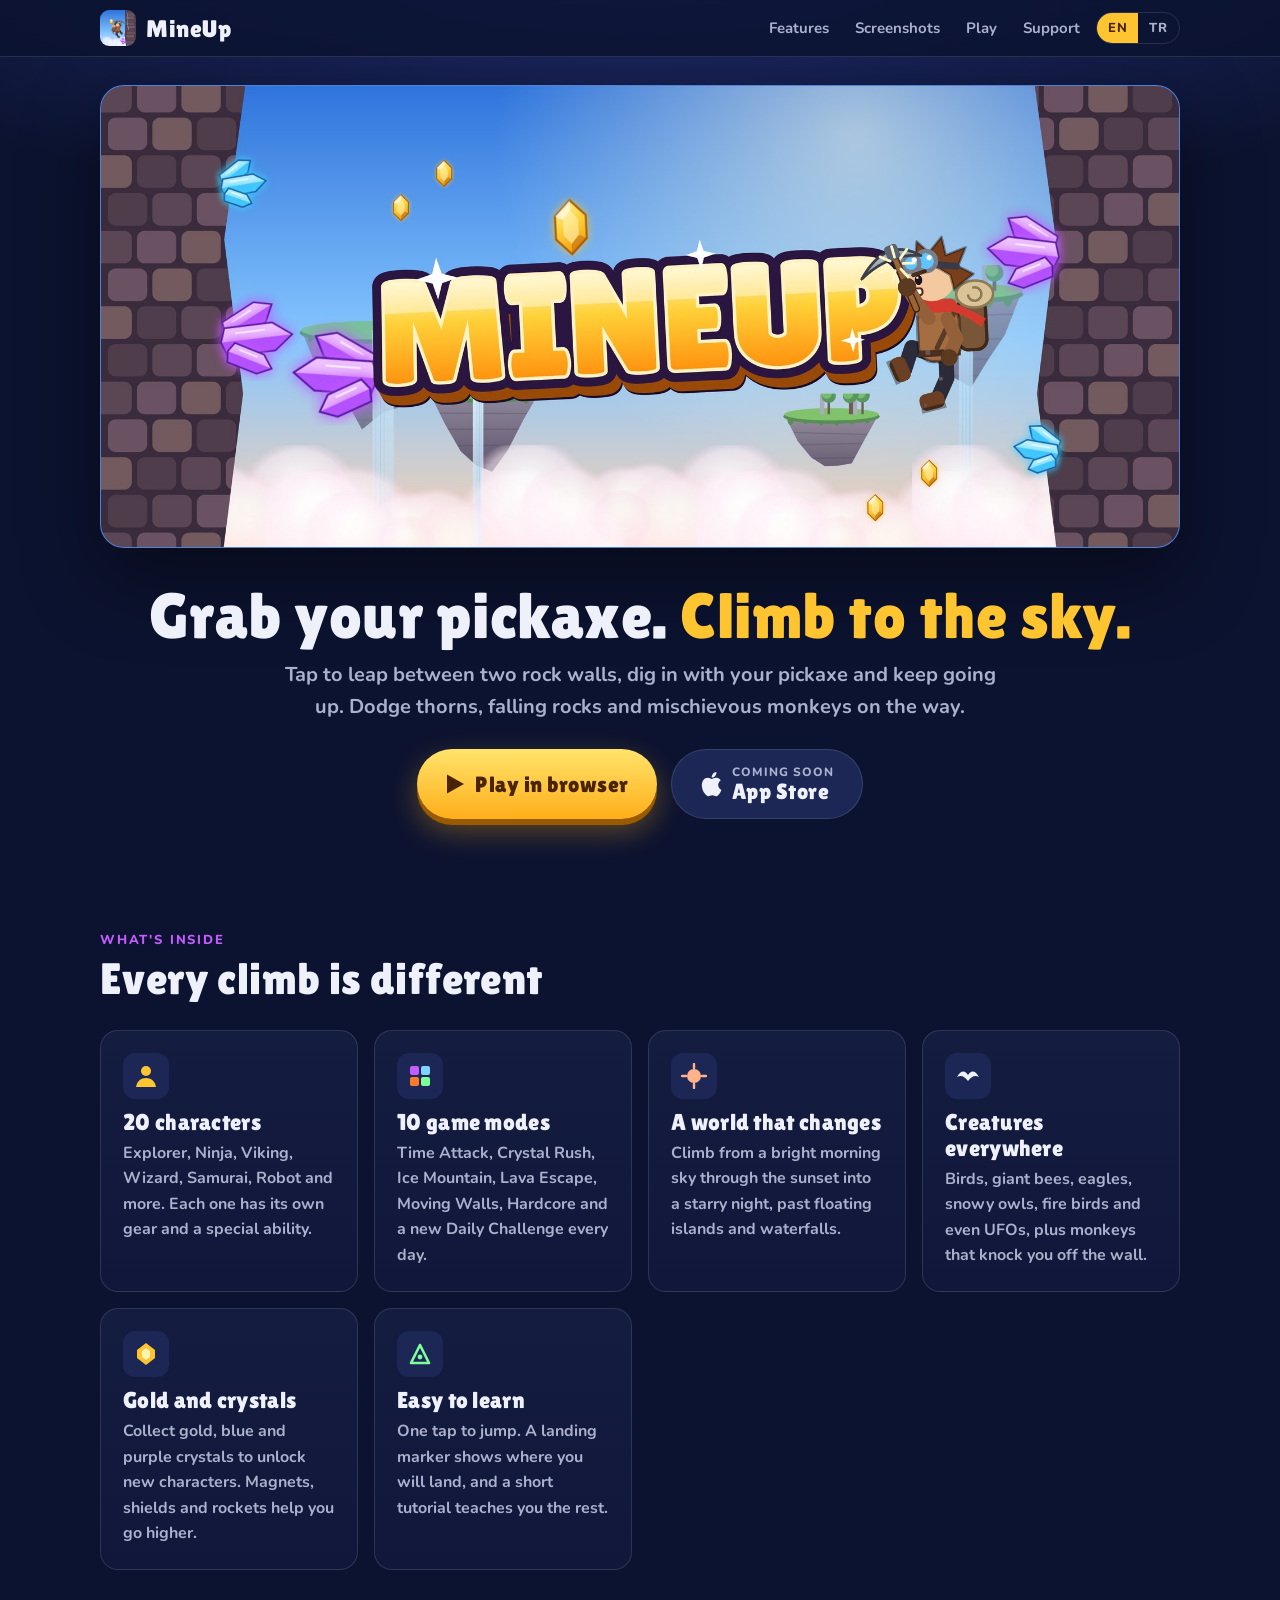
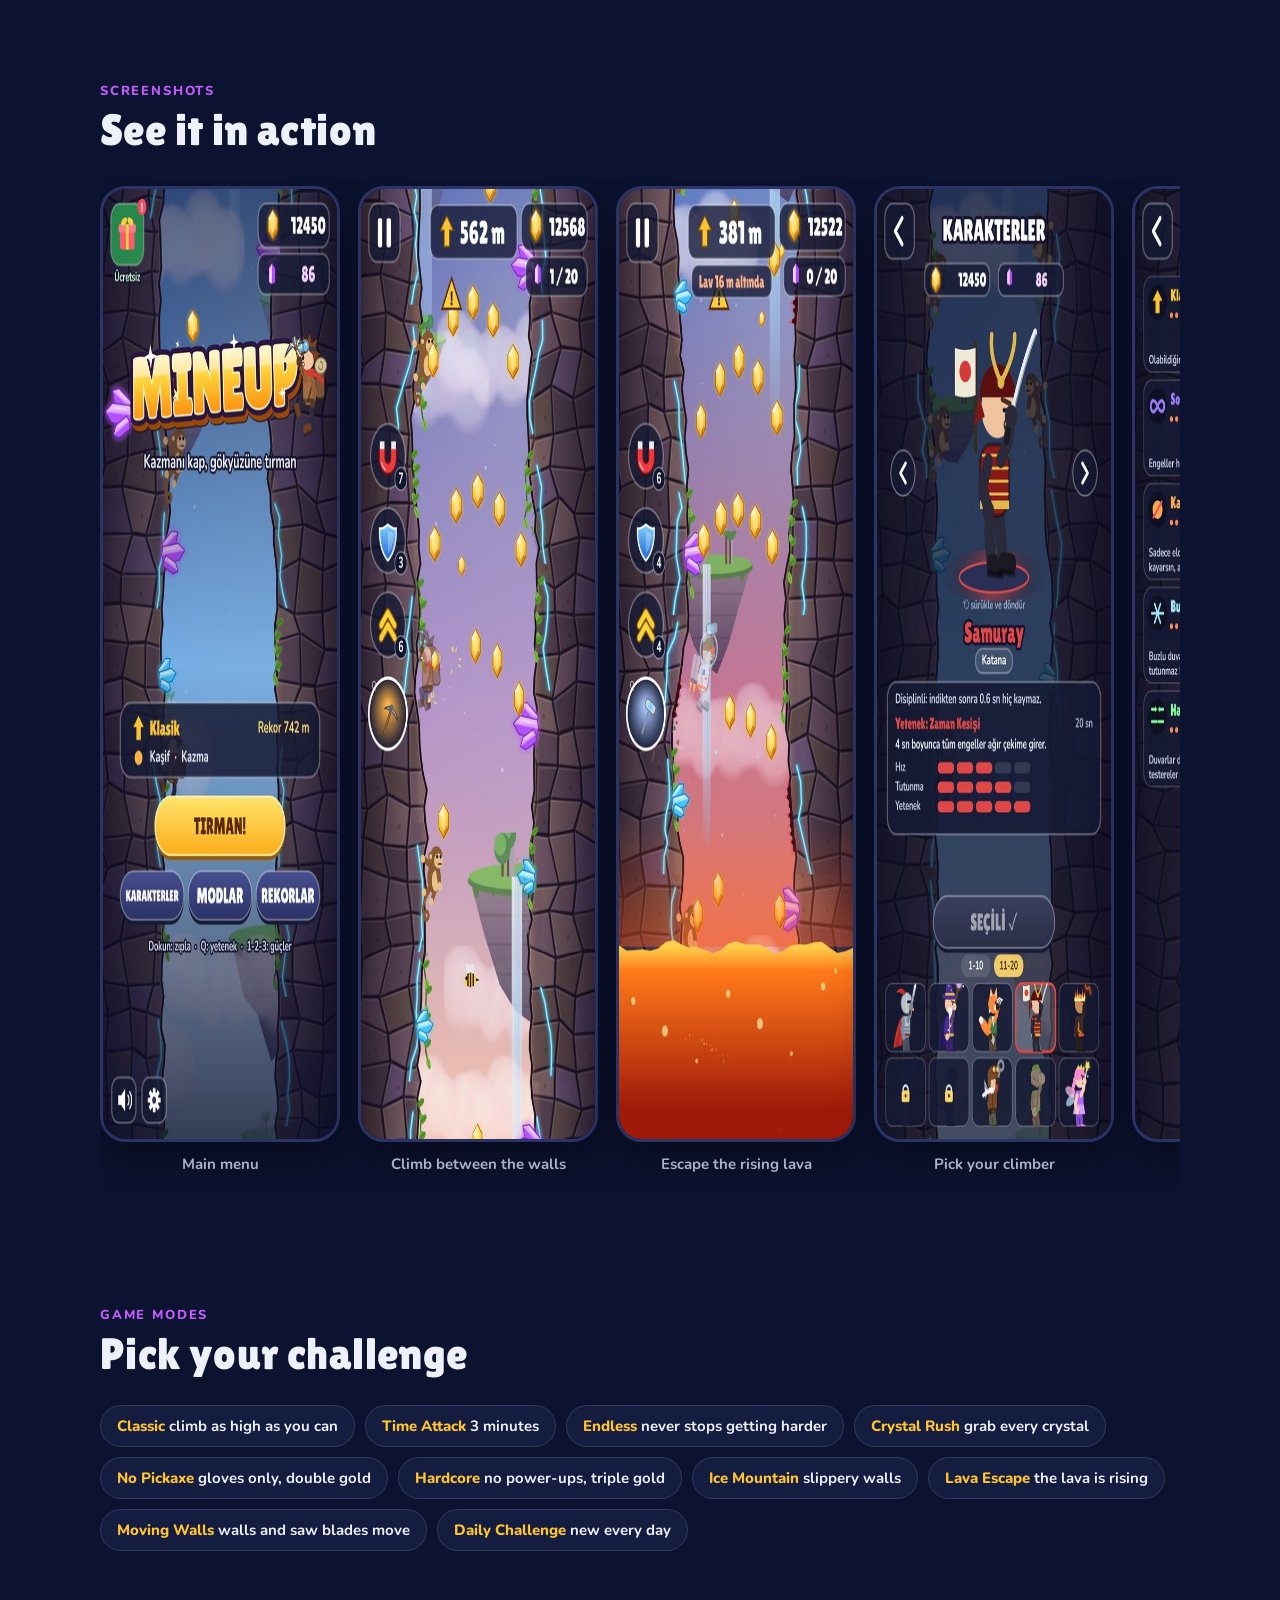
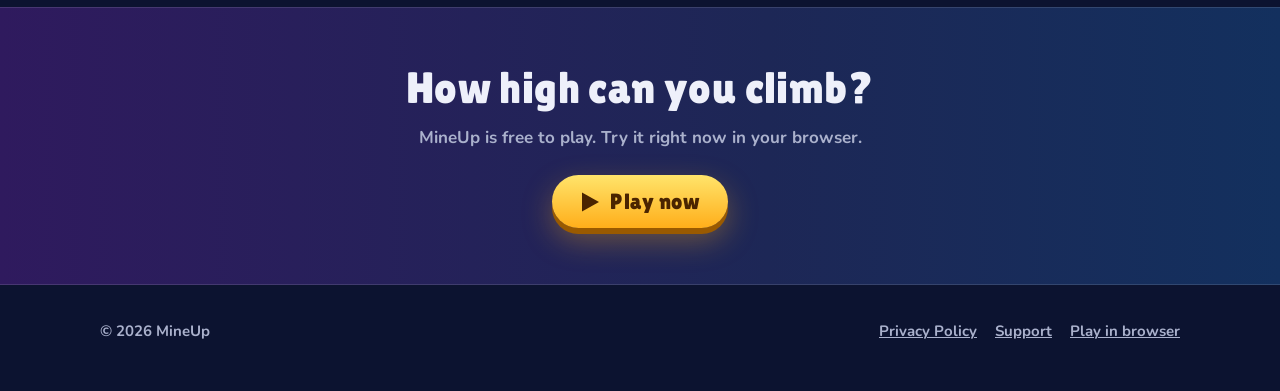
==== index.html @ 007c5b52 "MineUp: oyun, Android/iOS projeleri, web sitesi ve mağaza görselleri - index.html: oyunun tamamı (ca" ====
<!doctype html>
<html lang="en" data-lang="en">
<head>
<meta charset="utf-8">
<meta name="viewport" content="width=device-width, initial-scale=1, viewport-fit=cover">
<title>MineUp – Climb to the sky</title>
<meta name="title-en" content="MineUp – Climb to the sky">
<meta name="title-tr" content="MineUp – Gökyüzüne tırman">
<meta name="description" content="MineUp is a free vertical climbing game: leap between rock walls with your pickaxe, collect crystals and climb as high as you can. 20 characters, 10 game modes.">
<meta name="theme-color" content="#0c1330">
<meta property="og:title" content="MineUp">
<meta property="og:description" content="Leap between rock walls, collect crystals and climb to the sky. 20 characters, 10 game modes.">
<meta property="og:image" content="assets/header.jpg">
<link rel="icon" href="assets/favicon.png">
<link rel="apple-touch-icon" href="assets/apple-touch-icon.png">
<link rel="stylesheet" href="assets/site.css">
<script src="assets/site.js" defer></script>
</head>
<body>
<header class="nav">
  <div class="wrap">
    <a class="brand" href="./"><img src="assets/icon-256.png" alt="" width="36" height="36">MineUp</a>
    <nav class="nav-links" aria-label="Main">
      <a class="hide-sm" href="#features"><span lang="en">Features</span><span lang="tr">Özellikler</span></a>
      <a class="hide-sm" href="#screens"><span lang="en">Screenshots</span><span lang="tr">Görseller</span></a>
      <a href="play/"><span lang="en">Play</span><span lang="tr">Oyna</span></a>
      <a href="support.html"><span lang="en">Support</span><span lang="tr">Destek</span></a>
      <span class="lang" role="group" aria-label="Language"><button type="button" data-set="en" aria-pressed="true">EN</button><button type="button" data-set="tr" aria-pressed="false">TR</button></span>
    </nav>
  </div>
</header>

<main>
  <section class="hero">
    <div class="wrap">
      <div class="hero-art"><img src="assets/header.jpg" alt="MineUp logo with the explorer hanging from the letter P by his pickaxe, between two crystal rock walls" width="1920" height="823"></div>
      <h1>
        <span lang="en">Grab your pickaxe. <span class="gold">Climb to the sky.</span></span>
        <span lang="tr">Kazmanı kap. <span class="gold">Gökyüzüne tırman.</span></span>
      </h1>
      <p class="lead">
        <span lang="en">Tap to leap between two rock walls, dig in with your pickaxe and keep going up. Dodge thorns, falling rocks and mischievous monkeys on the way.</span>
        <span lang="tr">Dokun, iki kaya duvarı arasında zıpla, kazmanı kayaya geçir ve yukarı çıkmaya devam et. Yolda dikenlerden, düşen kayalardan ve yaramaz maymunlardan kaç.</span>
      </p>
      <div class="ctas">
        <a class="btn btn-gold" href="play/"><svg width="20" height="22" viewBox="0 0 20 22" aria-hidden="true"><path d="M2 1.5v19L19 11z" fill="#4a2400"/></svg><span lang="en">Play in browser</span><span lang="tr">Tarayıcıda oyna</span></a>
        <span class="btn btn-store" aria-label="App Store, coming soon">
          <svg width="22" height="26" viewBox="0 0 22 26" aria-hidden="true"><path fill="#eef0fa" d="M18.2 13.8c0-3 2.5-4.5 2.6-4.6-1.4-2.1-3.6-2.4-4.4-2.4-1.9-.2-3.7 1.1-4.6 1.1-1 0-2.4-1.1-4-1.1-2 0-3.9 1.2-5 3.1-2.1 3.7-.5 9.2 1.6 12.2 1 1.5 2.2 3.1 3.8 3.1 1.5-.1 2.1-1 4-1 1.8 0 2.3 1 3.9 1 1.6 0 2.7-1.5 3.7-3 1.2-1.7 1.6-3.3 1.7-3.4-.1 0-3.3-1.3-3.3-5zM15.2 4.9c.8-1 1.4-2.4 1.2-3.8-1.2.1-2.6.8-3.5 1.8-.8.9-1.4 2.3-1.2 3.7 1.3.1 2.7-.7 3.5-1.7z"/></svg>
          <span class="col"><small><span lang="en">Coming soon</span><span lang="tr">Çok yakında</span></small>App Store</span>
        </span>
      </div>
    </div>
  </section>

  <section id="features">
    <div class="wrap">
      <p class="eyebrow"><span lang="en">What's inside</span><span lang="tr">Neler var</span></p>
      <h2><span lang="en">Every climb is different</span><span lang="tr">Her tırmanış farklı</span></h2>
      <div class="grid">
        <article class="card">
          <div class="ico"><svg width="26" height="26" viewBox="0 0 26 26" aria-hidden="true"><circle cx="13" cy="8" r="5" fill="#ffc531"/><path d="M3 24c1-6 5-9 10-9s9 3 10 9z" fill="#ffc531"/></svg></div>
          <h3><span lang="en">20 characters</span><span lang="tr">20 karakter</span></h3>
          <p><span lang="en">Explorer, Ninja, Viking, Wizard, Samurai, Robot and more. Each one has its own gear and a special ability.</span><span lang="tr">Kaşif, Ninja, Viking, Büyücü, Samuray, Robot ve daha fazlası. Her birinin kendi ekipmanı ve özel yeteneği var.</span></p>
        </article>
        <article class="card">
          <div class="ico"><svg width="26" height="26" viewBox="0 0 26 26" aria-hidden="true"><rect x="3" y="3" width="9" height="9" rx="2" fill="#c45cff"/><rect x="14" y="3" width="9" height="9" rx="2" fill="#7fd3ff"/><rect x="3" y="14" width="9" height="9" rx="2" fill="#ff7a2a"/><rect x="14" y="14" width="9" height="9" rx="2" fill="#7dff9a"/></svg></div>
          <h3><span lang="en">10 game modes</span><span lang="tr">10 oyun modu</span></h3>
          <p><span lang="en">Time Attack, Crystal Rush, Ice Mountain, Lava Escape, Moving Walls, Hardcore and a new Daily Challenge every day.</span><span lang="tr">Zamana Karşı, Kristal Avı, Buz Dağı, Lavdan Kaç, Hareketli Duvarlar, Hardcore ve her gün yeni bir Günlük Görev.</span></p>
        </article>
        <article class="card">
          <div class="ico"><svg width="26" height="26" viewBox="0 0 26 26" aria-hidden="true"><circle cx="13" cy="13" r="7" fill="#ffb38a"/><path d="M13 1v4M13 21v4M1 13h4M21 13h4" stroke="#ffb38a" stroke-width="2.4" stroke-linecap="round"/></svg></div>
          <h3><span lang="en">A world that changes</span><span lang="tr">Değişen bir dünya</span></h3>
          <p><span lang="en">Climb from a bright morning sky through the sunset into a starry night, past floating islands and waterfalls.</span><span lang="tr">Parlak bir sabah gökyüzünden gün batımına, oradan yıldızlı geceye; uçan adaların ve şelalelerin yanından geç.</span></p>
        </article>
        <article class="card">
          <div class="ico"><svg width="26" height="26" viewBox="0 0 26 26" aria-hidden="true"><path d="M2 14c4-7 8-7 11-2 3-5 7-5 11 2-4-2-7-1-11 4-4-5-7-6-11-4z" fill="#eef0fa"/></svg></div>
          <h3><span lang="en">Creatures everywhere</span><span lang="tr">Her yerde canlılar</span></h3>
          <p><span lang="en">Birds, giant bees, eagles, snowy owls, fire birds and even UFOs, plus monkeys that knock you off the wall.</span><span lang="tr">Kuşlar, dev arılar, kartallar, kar baykuşları, ateş kuşları, hatta UFO'lar ve seni duvardan düşüren maymunlar.</span></p>
        </article>
        <article class="card">
          <div class="ico"><svg width="26" height="26" viewBox="0 0 26 26" aria-hidden="true"><path d="M13 2 22 9v8l-9 7-9-7V9z" fill="#ffc531"/><path d="M13 7l4 3v6l-4 3-4-3v-6z" fill="#fff3b0"/></svg></div>
          <h3><span lang="en">Gold and crystals</span><span lang="tr">Altın ve kristaller</span></h3>
          <p><span lang="en">Collect gold, blue and purple crystals to unlock new characters. Magnets, shields and rockets help you go higher.</span><span lang="tr">Yeni karakterlerin kilidini açmak için altın, mavi ve mor kristal topla. Mıknatıs, kalkan ve roket daha yükseğe çıkmana yardım eder.</span></p>
        </article>
        <article class="card">
          <div class="ico"><svg width="26" height="26" viewBox="0 0 26 26" aria-hidden="true"><path d="M4 22 13 4l9 18z" fill="none" stroke="#7dff9a" stroke-width="2.6" stroke-linejoin="round"/><circle cx="13" cy="16" r="2.4" fill="#7dff9a"/></svg></div>
          <h3><span lang="en">Easy to learn</span><span lang="tr">Öğrenmesi kolay</span></h3>
          <p><span lang="en">One tap to jump. A landing marker shows where you will land, and a short tutorial teaches you the rest.</span><span lang="tr">Zıplamak için tek dokunuş. İniş halkası nereye ineceğini gösterir, kısa bir eğitim gerisini öğretir.</span></p>
        </article>
      </div>
    </div>
  </section>

  <section id="screens">
    <div class="wrap">
      <p class="eyebrow"><span lang="en">Screenshots</span><span lang="tr">Ekran görüntüleri</span></p>
      <h2><span lang="en">See it in action</span><span lang="tr">Oyundan kareler</span></h2>
      <div class="shots" tabindex="0" aria-label="Screenshots">
        <figure><img src="assets/shots/1.jpg" alt="Main menu" loading="lazy" width="440" height="956"><figcaption><span lang="en">Main menu</span><span lang="tr">Ana menü</span></figcaption></figure>
        <figure><img src="assets/shots/2.jpg" alt="Climbing at 562 metres with gold, crystals and a monkey" loading="lazy" width="440" height="956"><figcaption><span lang="en">Climb between the walls</span><span lang="tr">Duvarlar arasında tırman</span></figcaption></figure>
        <figure><img src="assets/shots/3.jpg" alt="Lava Escape mode with rising lava" loading="lazy" width="440" height="956"><figcaption><span lang="en">Escape the rising lava</span><span lang="tr">Yükselen lavdan kaç</span></figcaption></figure>
        <figure><img src="assets/shots/4.jpg" alt="Character selection with the Samurai" loading="lazy" width="440" height="956"><figcaption><span lang="en">Pick your climber</span><span lang="tr">Tırmanıcını seç</span></figcaption></figure>
        <figure><img src="assets/shots/5.jpg" alt="Game modes screen" loading="lazy" width="440" height="956"><figcaption><span lang="en">10 game modes</span><span lang="tr">10 oyun modu</span></figcaption></figure>
      </div>
    </div>
  </section>

  <section>
    <div class="wrap">
      <p class="eyebrow"><span lang="en">Game modes</span><span lang="tr">Oyun modları</span></p>
      <h2><span lang="en">Pick your challenge</span><span lang="tr">Meydan okumanı seç</span></h2>
      <div class="chips">
        <span class="chip"><b>Classic</b> <span lang="en">climb as high as you can</span><span lang="tr">olabildiğince yükseğe</span></span>
        <span class="chip"><b>Time Attack</b> <span lang="en">3 minutes</span><span lang="tr">3 dakika</span></span>
        <span class="chip"><b>Endless</b> <span lang="en">never stops getting harder</span><span lang="tr">hiç durmadan zorlaşır</span></span>
        <span class="chip"><b>Crystal Rush</b> <span lang="en">grab every crystal</span><span lang="tr">kristalleri topla</span></span>
        <span class="chip"><b>No Pickaxe</b> <span lang="en">gloves only, double gold</span><span lang="tr">sadece eldiven, altın x2</span></span>
        <span class="chip"><b>Hardcore</b> <span lang="en">no power-ups, triple gold</span><span lang="tr">güç yok, altın x3</span></span>
        <span class="chip"><b>Ice Mountain</b> <span lang="en">slippery walls</span><span lang="tr">kaygan duvarlar</span></span>
        <span class="chip"><b>Lava Escape</b> <span lang="en">the lava is rising</span><span lang="tr">lav yükseliyor</span></span>
        <span class="chip"><b>Moving Walls</b> <span lang="en">walls and saw blades move</span><span lang="tr">duvarlar ve testereler kayar</span></span>
        <span class="chip"><b>Daily Challenge</b> <span lang="en">new every day</span><span lang="tr">her gün yeni</span></span>
      </div>
    </div>
  </section>

  <section class="band">
    <div class="wrap">
      <h2><span lang="en">How high can you climb?</span><span lang="tr">Ne kadar yükseğe çıkabilirsin?</span></h2>
      <p><span lang="en">MineUp is free to play. Try it right now in your browser.</span><span lang="tr">MineUp ücretsiz. Hemen şimdi tarayıcında dene.</span></p>
      <a class="btn btn-gold" href="play/"><svg width="20" height="22" viewBox="0 0 20 22" aria-hidden="true"><path d="M2 1.5v19L19 11z" fill="#4a2400"/></svg><span lang="en">Play now</span><span lang="tr">Şimdi oyna</span></a>
    </div>
  </section>
</main>

<footer>
  <div class="wrap">
    <span>© 2026 MineUp</span>
    <nav aria-label="Footer">
      <a href="privacy.html"><span lang="en">Privacy Policy</span><span lang="tr">Gizlilik Politikası</span></a>
      <a href="support.html"><span lang="en">Support</span><span lang="tr">Destek</span></a>
      <a href="play/"><span lang="en">Play in browser</span><span lang="tr">Tarayıcıda oyna</span></a>
    </nav>
  </div>
</footer>
</body>
</html>
---- assets/site.css ----
/* MineUp sitesi: oyunun gece gökyüzü, altın ve kristal renkleri. Tek (koyu) tema bilinçli bir tercih. */
@font-face { font-family: 'Lilita One'; font-weight: 400; font-display: swap; src: url(fonts/lil-latin.woff2) format('woff2'); unicode-range: U+0000-00FF, U+0131, U+0152-0153, U+02BB-02BC, U+02C6, U+02DA, U+02DC, U+2000-206F, U+20AC, U+2122, U+2212; }
@font-face { font-family: 'Lilita One'; font-weight: 400; font-display: swap; src: url(fonts/lil-ext.woff2) format('woff2'); unicode-range: U+0100-02BA, U+02BD-02C5, U+02C7-02CC, U+02CE-02D7, U+02DD-02FF, U+1E00-1E9F, U+A720-A7FF; }
@font-face { font-family: 'Nunito'; font-weight: 700 800; font-display: swap; src: url(fonts/nun-latin.woff2) format('woff2'); unicode-range: U+0000-00FF, U+0131, U+0152-0153, U+02BB-02BC, U+02C6, U+02DA, U+02DC, U+2000-206F, U+20AC, U+2122, U+2212; }
@font-face { font-family: 'Nunito'; font-weight: 700 800; font-display: swap; src: url(fonts/nun-ext.woff2) format('woff2'); unicode-range: U+0100-02BA, U+02BD-02C5, U+02C7-02CC, U+02CE-02D7, U+02DD-02FF, U+1E00-1E9F, U+A720-A7FF; }

:root {
  --night: #0c1330;
  --night-2: #141c40;
  --night-3: #1d2756;
  --gold: #ffc531;
  --gold-deep: #f08a0a;
  --crystal: #c45cff;
  --ice: #7fd3ff;
  --ink: #eef0fa;
  --muted: #aab1cc;
  --line: rgba(255, 255, 255, .12);
  --display: 'Lilita One', 'Arial Black', Impact, sans-serif;
  --body: 'Nunito', 'Segoe UI', system-ui, sans-serif;
  color-scheme: dark;
}
* { box-sizing: border-box; }
html { scroll-behavior: smooth; }
@media (prefers-reduced-motion: reduce) { html { scroll-behavior: auto; } }
body {
  margin: 0; background: var(--night); color: var(--ink);
  font: 700 17px/1.6 var(--body);
  background-image: radial-gradient(120% 60% at 50% -10%, #23317a 0%, var(--night) 60%);
  background-attachment: fixed;
}
img { max-width: 100%; display: block; }
a { color: var(--gold); }
a:focus-visible, button:focus-visible { outline: 3px solid var(--ice); outline-offset: 3px; border-radius: 8px; }
.wrap { max-width: 1120px; margin: 0 auto; padding-left: max(20px, env(safe-area-inset-left, 0px)); padding-right: max(20px, env(safe-area-inset-right, 0px)); }

/* dil: seçili olmayan dil gizlenir */
html[data-lang="en"] body [lang="tr"], html[data-lang="tr"] body [lang="en"] { display: none !important; }

/* üst çubuk */
.nav { position: sticky; top: 0; z-index: 10; background: rgba(12, 19, 48, .82); backdrop-filter: blur(10px); -webkit-backdrop-filter: blur(10px); border-bottom: 1px solid var(--line); }
.nav .wrap { display: flex; align-items: center; gap: 16px; padding-block: 10px; }
.brand { display: flex; align-items: center; gap: 10px; text-decoration: none; color: var(--ink); font: 400 24px var(--display); letter-spacing: .5px; }
.brand img { width: 36px; height: 36px; border-radius: 9px; }
.nav-links { display: flex; gap: 6px; margin-left: auto; align-items: center; flex-wrap: wrap; }
.nav-links a { color: var(--muted); text-decoration: none; padding: 6px 10px; border-radius: 8px; font-size: 15px; }
.nav-links a:hover { color: var(--ink); background: var(--night-3); }
.lang { display: inline-flex; border: 1px solid var(--line); border-radius: 999px; overflow: hidden; }
.lang button { background: none; border: 0; color: var(--muted); font: 800 13px var(--body); padding: 6px 11px; cursor: pointer; letter-spacing: .06em; }
.lang button[aria-pressed="true"] { background: var(--gold); color: #4a2400; }
@media (max-width: 720px) { .nav-links a.hide-sm { display: none; } }

/* giriş */
.hero { padding-block: 28px 56px; text-align: center; }
.hero-art { border-radius: 24px; overflow: hidden; border: 1px solid var(--line); box-shadow: 0 30px 80px rgba(0, 0, 0, .45); aspect-ratio: 1920 / 823; background: #3a6fd0; }
.hero-art img { width: 100%; height: 100%; object-fit: cover; }
.hero h1 { font: 400 clamp(36px, 6vw, 64px)/1.05 var(--display); margin: 34px 0 10px; text-wrap: balance; letter-spacing: .5px; }
.hero h1 .gold { color: var(--gold); }
.hero p.lead { color: var(--muted); font-size: clamp(17px, 2.2vw, 20px); max-width: 60ch; margin: 0 auto 26px; text-wrap: pretty; }
.ctas { display: flex; gap: 14px; justify-content: center; flex-wrap: wrap; }
.btn { display: inline-flex; align-items: center; gap: 10px; font: 400 22px var(--display); letter-spacing: .5px; text-decoration: none; padding: 14px 28px; border-radius: 999px; transition: transform .12s ease, box-shadow .12s ease; }
.btn-gold { color: #4a2400; background: linear-gradient(#ffe46b, #ffae1a); box-shadow: 0 6px 0 #9a5a00, 0 12px 30px rgba(255, 174, 26, .35); }
.btn-gold:hover { transform: translateY(-2px); }
.btn-gold:active { transform: translateY(4px); box-shadow: 0 2px 0 #9a5a00; }
.btn-store { color: var(--ink); background: var(--night-3); border: 1px solid var(--line); }
.btn-store small { display: block; font: 800 12px var(--body); color: var(--muted); letter-spacing: .08em; text-transform: uppercase; }
.btn-store span.col { display: flex; flex-direction: column; line-height: 1.1; text-align: left; }

/* bölümler */
section { padding-block: 56px; }
.eyebrow { font: 800 13px var(--body); letter-spacing: .14em; text-transform: uppercase; color: var(--crystal); margin: 0 0 6px; }
h2 { font: 400 clamp(30px, 4.4vw, 44px)/1.1 var(--display); margin: 0 0 26px; letter-spacing: .4px; text-wrap: balance; }
.grid { display: grid; grid-template-columns: repeat(auto-fit, minmax(240px, 1fr)); gap: 16px; }
.card { background: linear-gradient(180deg, var(--night-2), #10173a); border: 1px solid var(--line); border-radius: 18px; padding: 22px; min-width: 0; }
.card h3 { font: 400 23px var(--display); margin: 10px 0 6px; letter-spacing: .3px; }
.card p { margin: 0; color: var(--muted); font-size: 16px; }
.ico { width: 46px; height: 46px; border-radius: 12px; display: grid; place-items: center; background: var(--night-3); }

/* ekran görüntüleri */
.shots { display: flex; gap: 18px; overflow-x: auto; scroll-snap-type: x mandatory; padding-block: 6px 18px; }
.shots figure { margin: 0; flex: 0 0 min(240px, 62vw); scroll-snap-align: start; }
.shots img { border-radius: 26px; border: 3px solid #2a3466; box-shadow: 0 18px 40px rgba(0, 0, 0, .4); aspect-ratio: 440 / 956; width: 100%; }
.shots figcaption { color: var(--muted); font-size: 15px; text-align: center; margin-top: 10px; }

/* modlar */
.chips { display: flex; flex-wrap: wrap; gap: 10px; }
.chip { border: 1px solid var(--line); background: var(--night-2); border-radius: 999px; padding: 8px 16px; font-size: 15px; }
.chip b { color: var(--gold); font-weight: 800; }

/* alt bant */
.band { background: linear-gradient(90deg, #2f1a5e, #1d2756 60%, #13305e); border-block: 1px solid var(--line); text-align: center; }
.band h2 { margin-bottom: 12px; }
.band p { color: var(--muted); margin: 0 0 24px; }

footer { padding-block: 34px 48px; color: var(--muted); font-size: 15px; }
footer .wrap { display: flex; flex-wrap: wrap; gap: 14px 22px; align-items: center; }
footer nav { display: flex; gap: 18px; flex-wrap: wrap; margin-left: auto; }
footer a { color: var(--muted); }

/* metin sayfaları (gizlilik, destek) */
.doc { max-width: 72ch; padding-block: 40px 60px; }
.doc h1 { font: 400 clamp(32px, 5vw, 48px)/1.1 var(--display); margin: 0 0 6px; }
.doc .date { color: var(--muted); margin: 0 0 28px; }
.doc h2 { font-size: 26px; margin: 34px 0 10px; color: var(--gold); }
.doc p, .doc li { color: #d6daea; }
.doc ul { padding-left: 1.2rem; }
.doc li { margin: .3rem 0; }
.note { background: var(--night-2); border: 1px solid var(--line); border-radius: 14px; padding: 4px 20px; }
details { background: var(--night-2); border: 1px solid var(--line); border-radius: 14px; padding: 14px 18px; margin: 10px 0; }
summary { cursor: pointer; font-weight: 800; color: var(--ink); }
details p { margin: 10px 0 2px; }
.mail { font: 800 20px var(--body); user-select: all; }
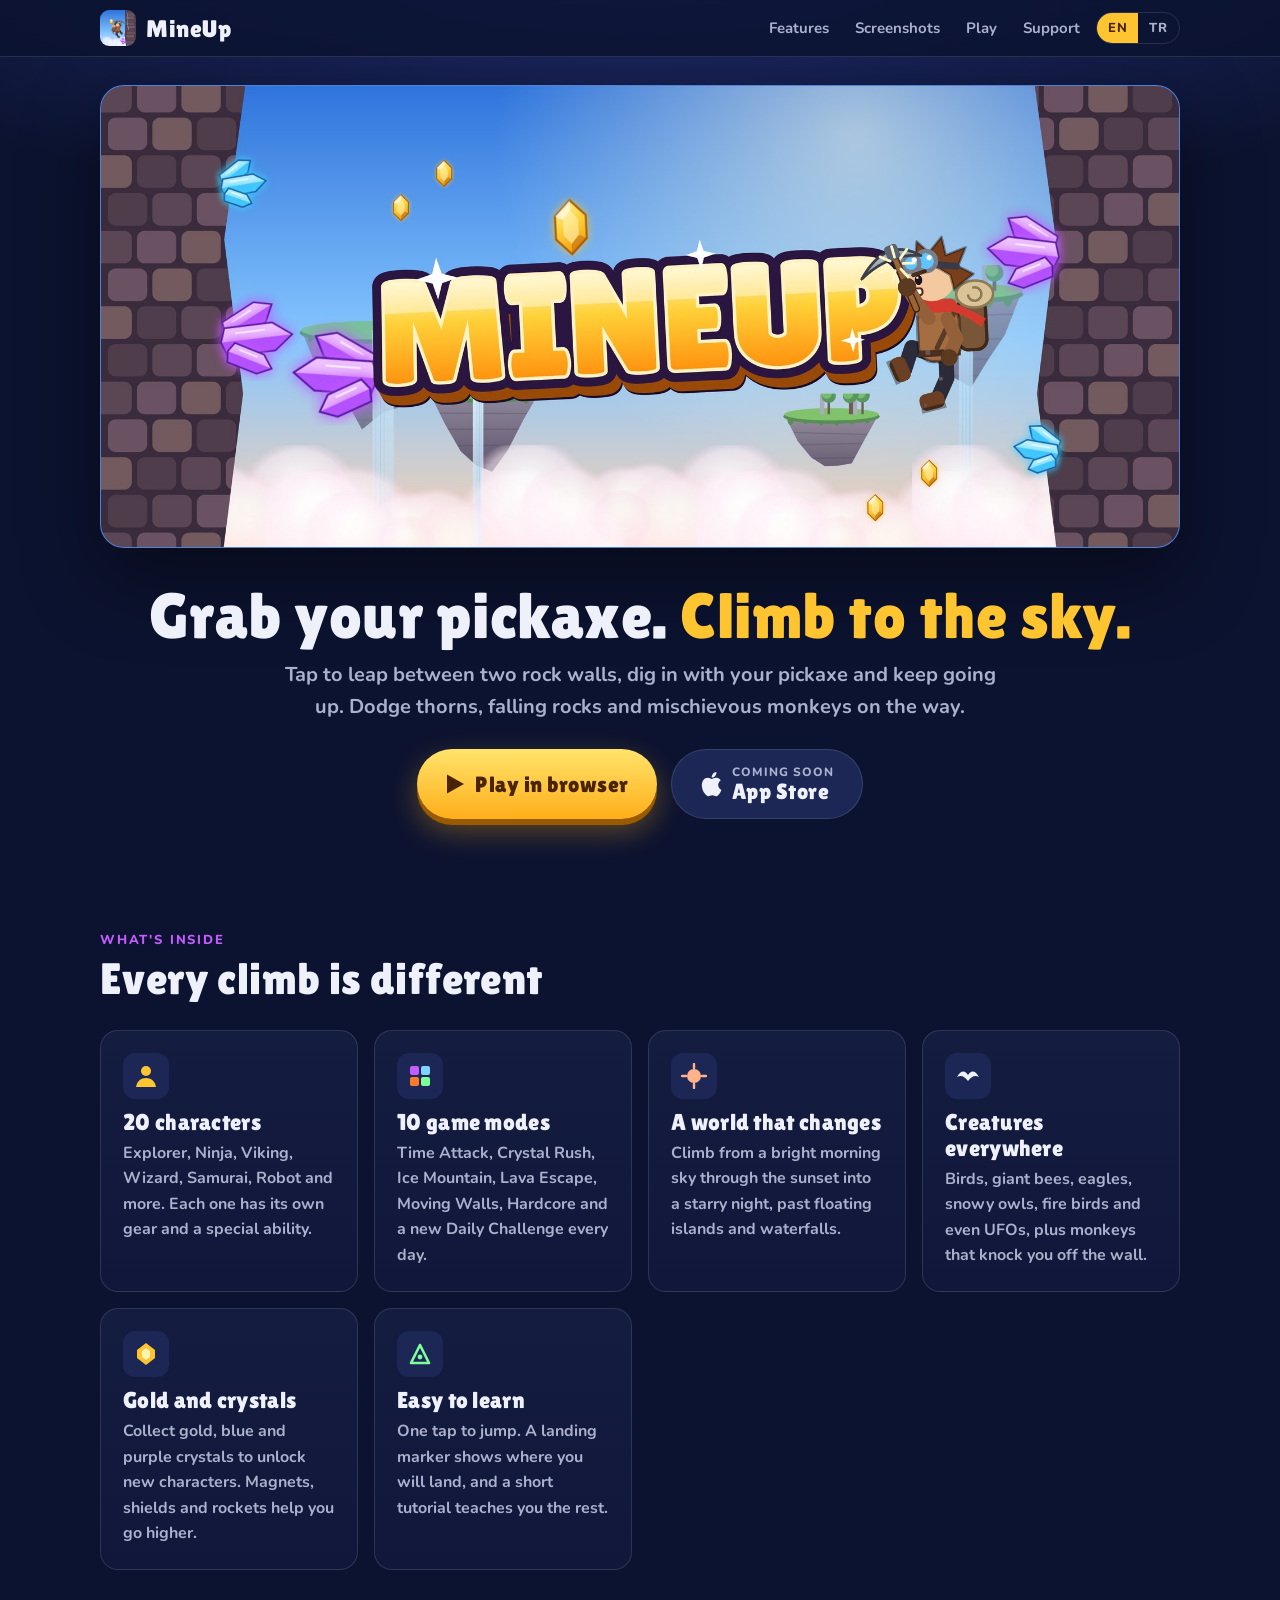
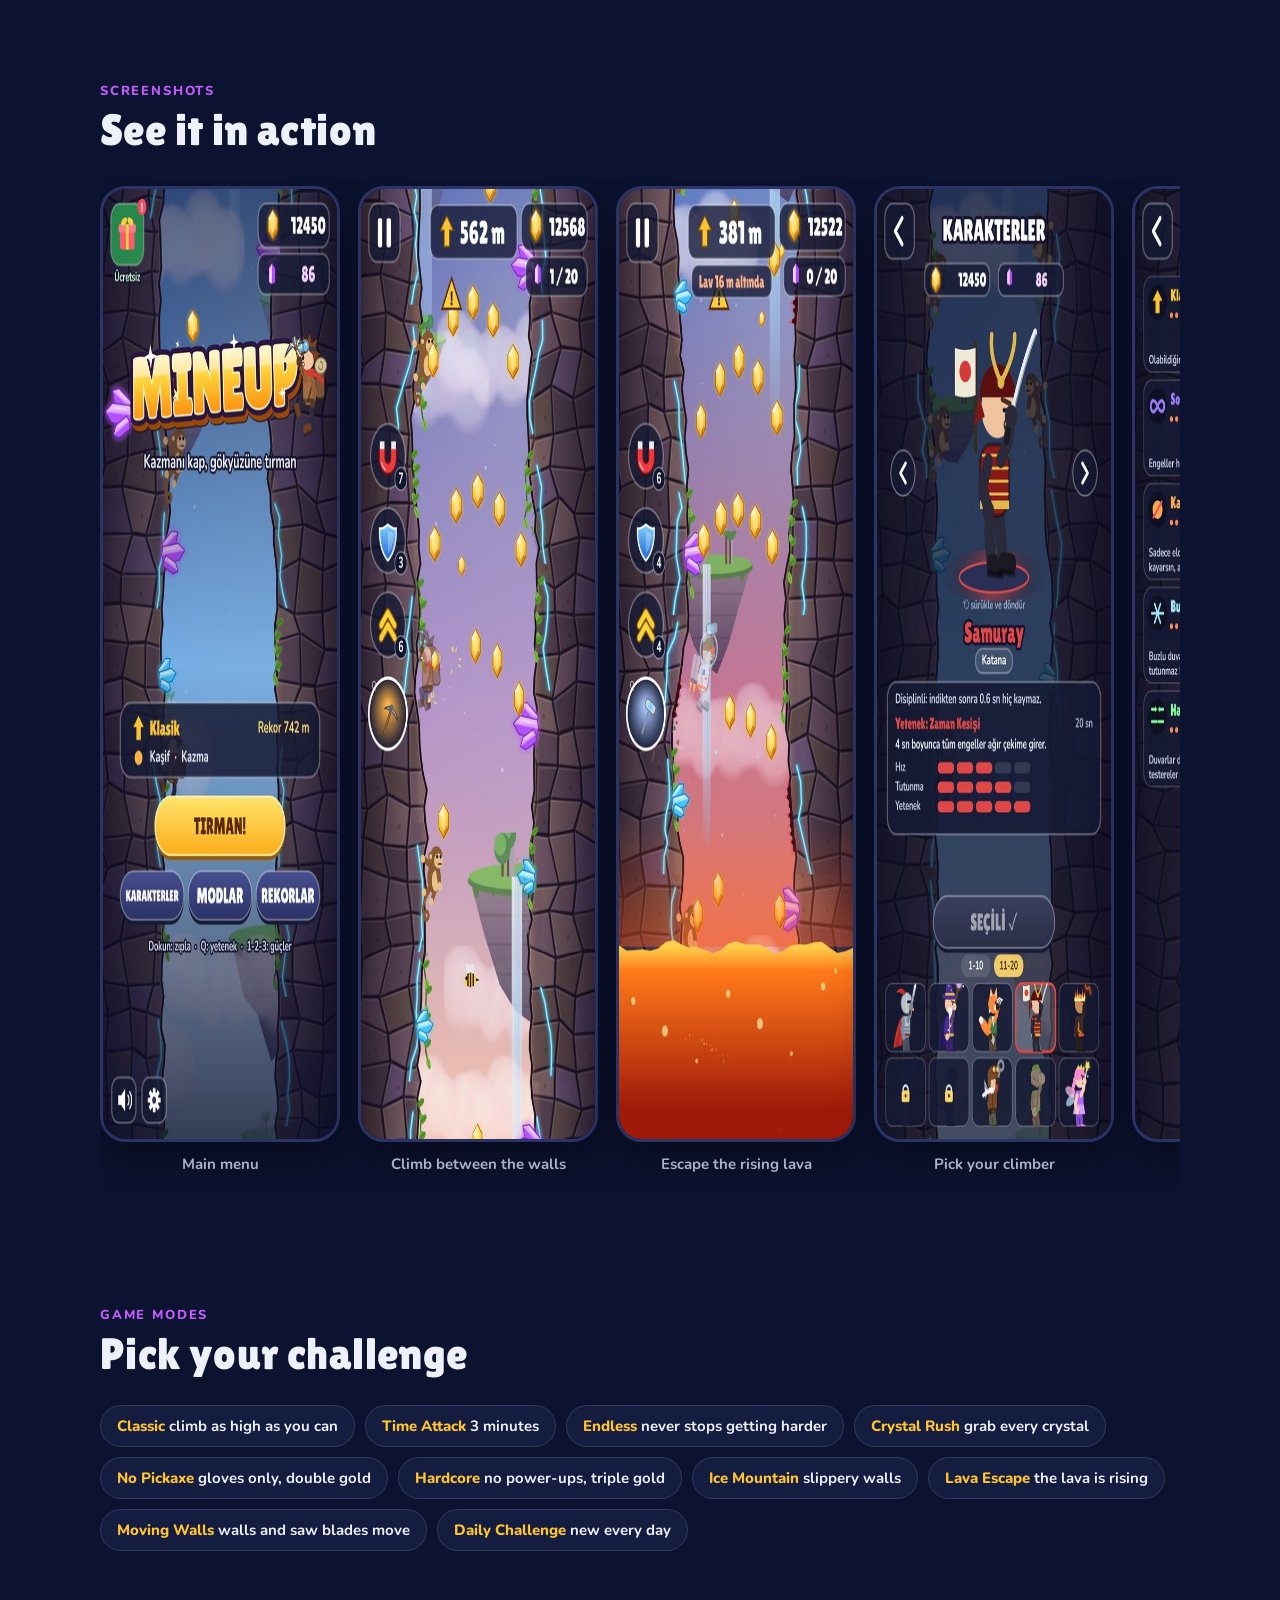
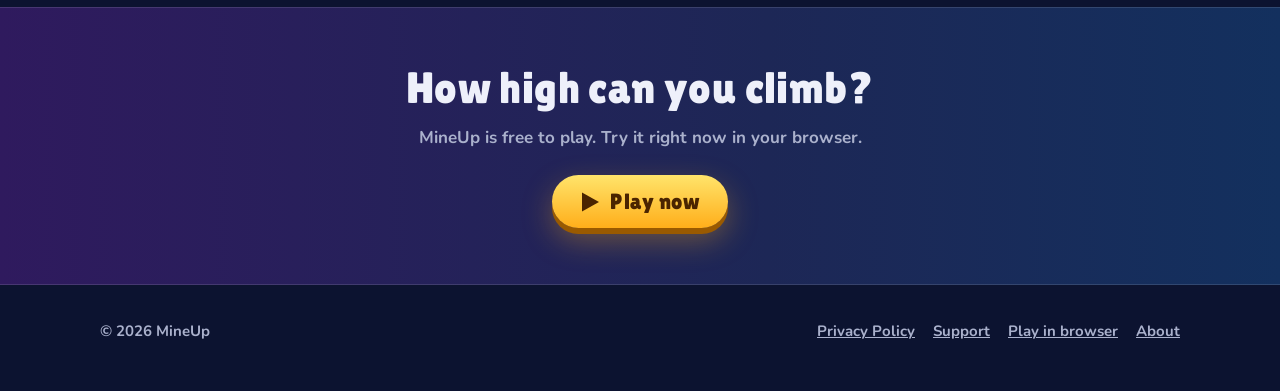
==== commit 083b1737: "11 yeni karakter, ayarlara site bağlantıları ve Hakkımızda sayfası Co-Authored-By: Claude Opus 5.5 <" ====
--- a/index.html
+++ b/index.html
@@ -140,6 +140,7 @@
       <a href="privacy.html"><span lang="en">Privacy Policy</span><span lang="tr">Gizlilik Politikası</span></a>
       <a href="support.html"><span lang="en">Support</span><span lang="tr">Destek</span></a>
       <a href="play/"><span lang="en">Play in browser</span><span lang="tr">Tarayıcıda oyna</span></a>
+      <a href="about.html"><span lang="en">About</span><span lang="tr">Hakkımızda</span></a>
     </nav>
   </div>
 </footer>
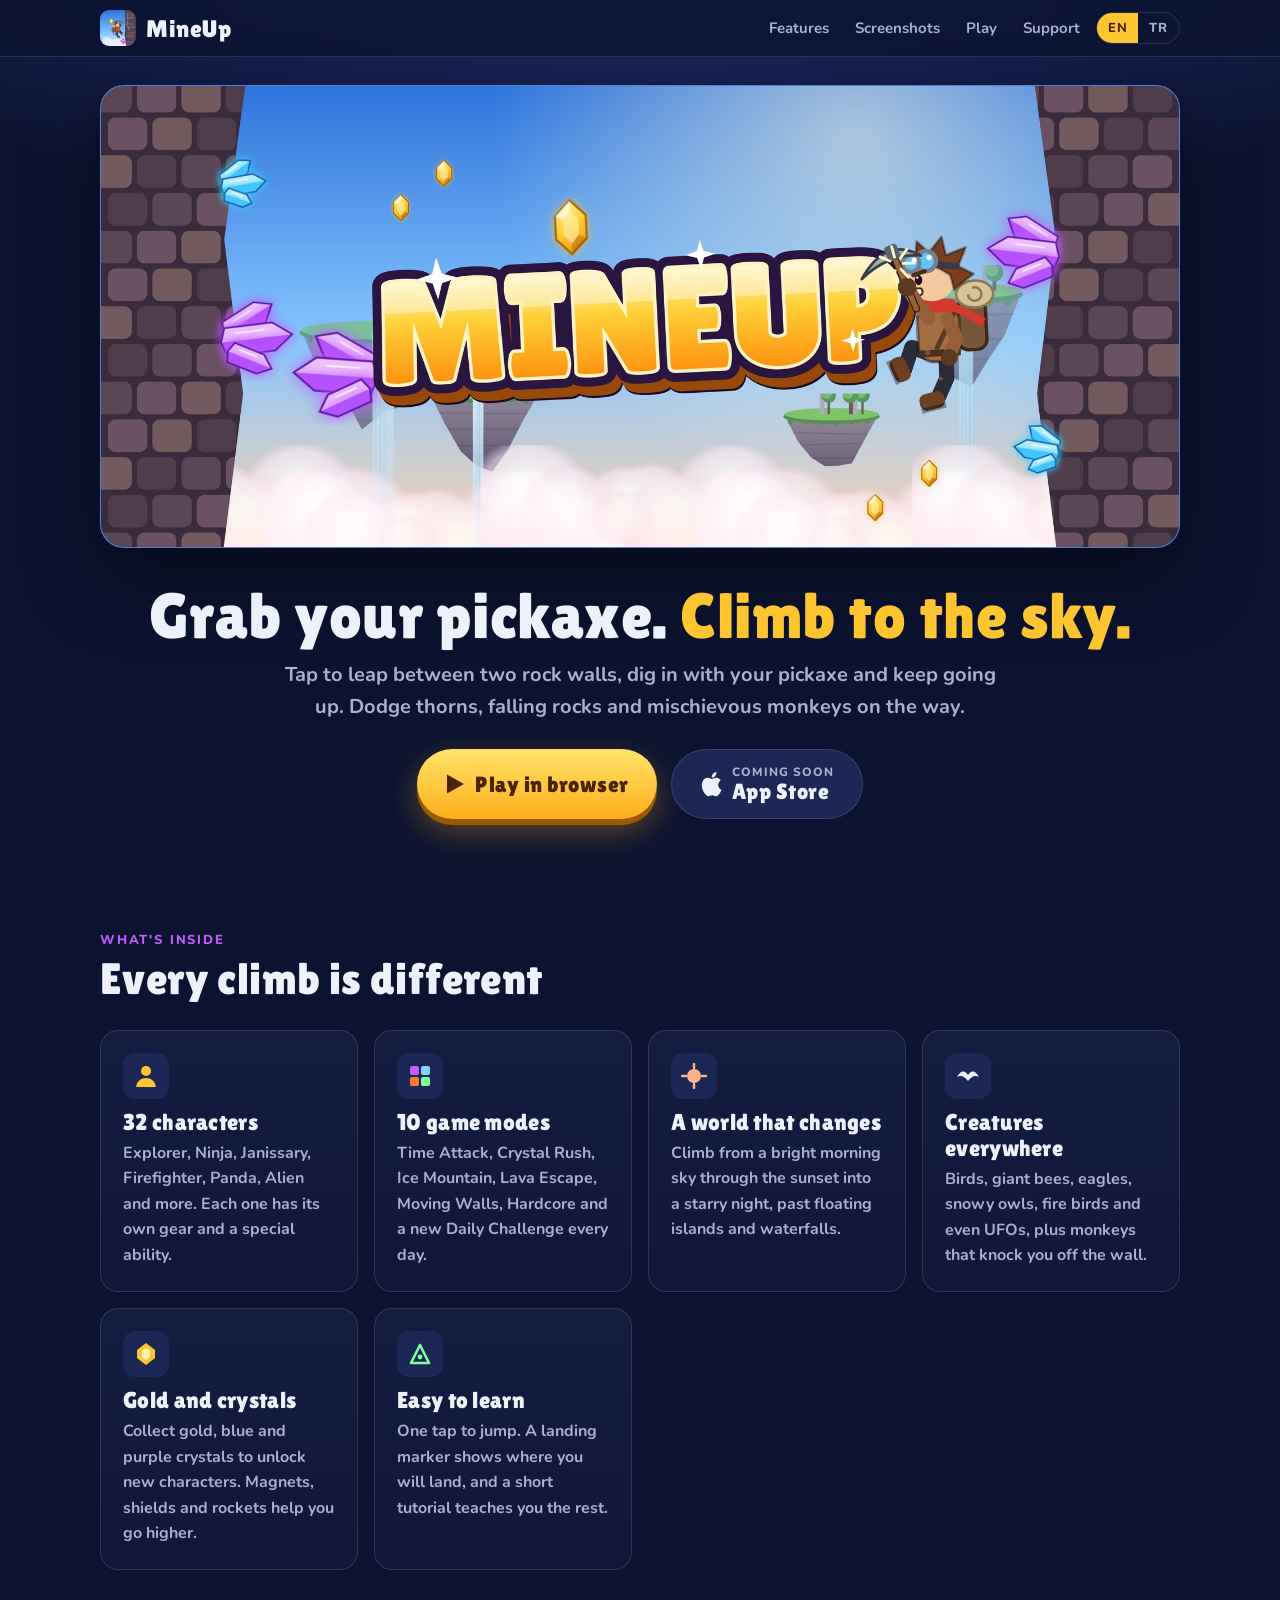
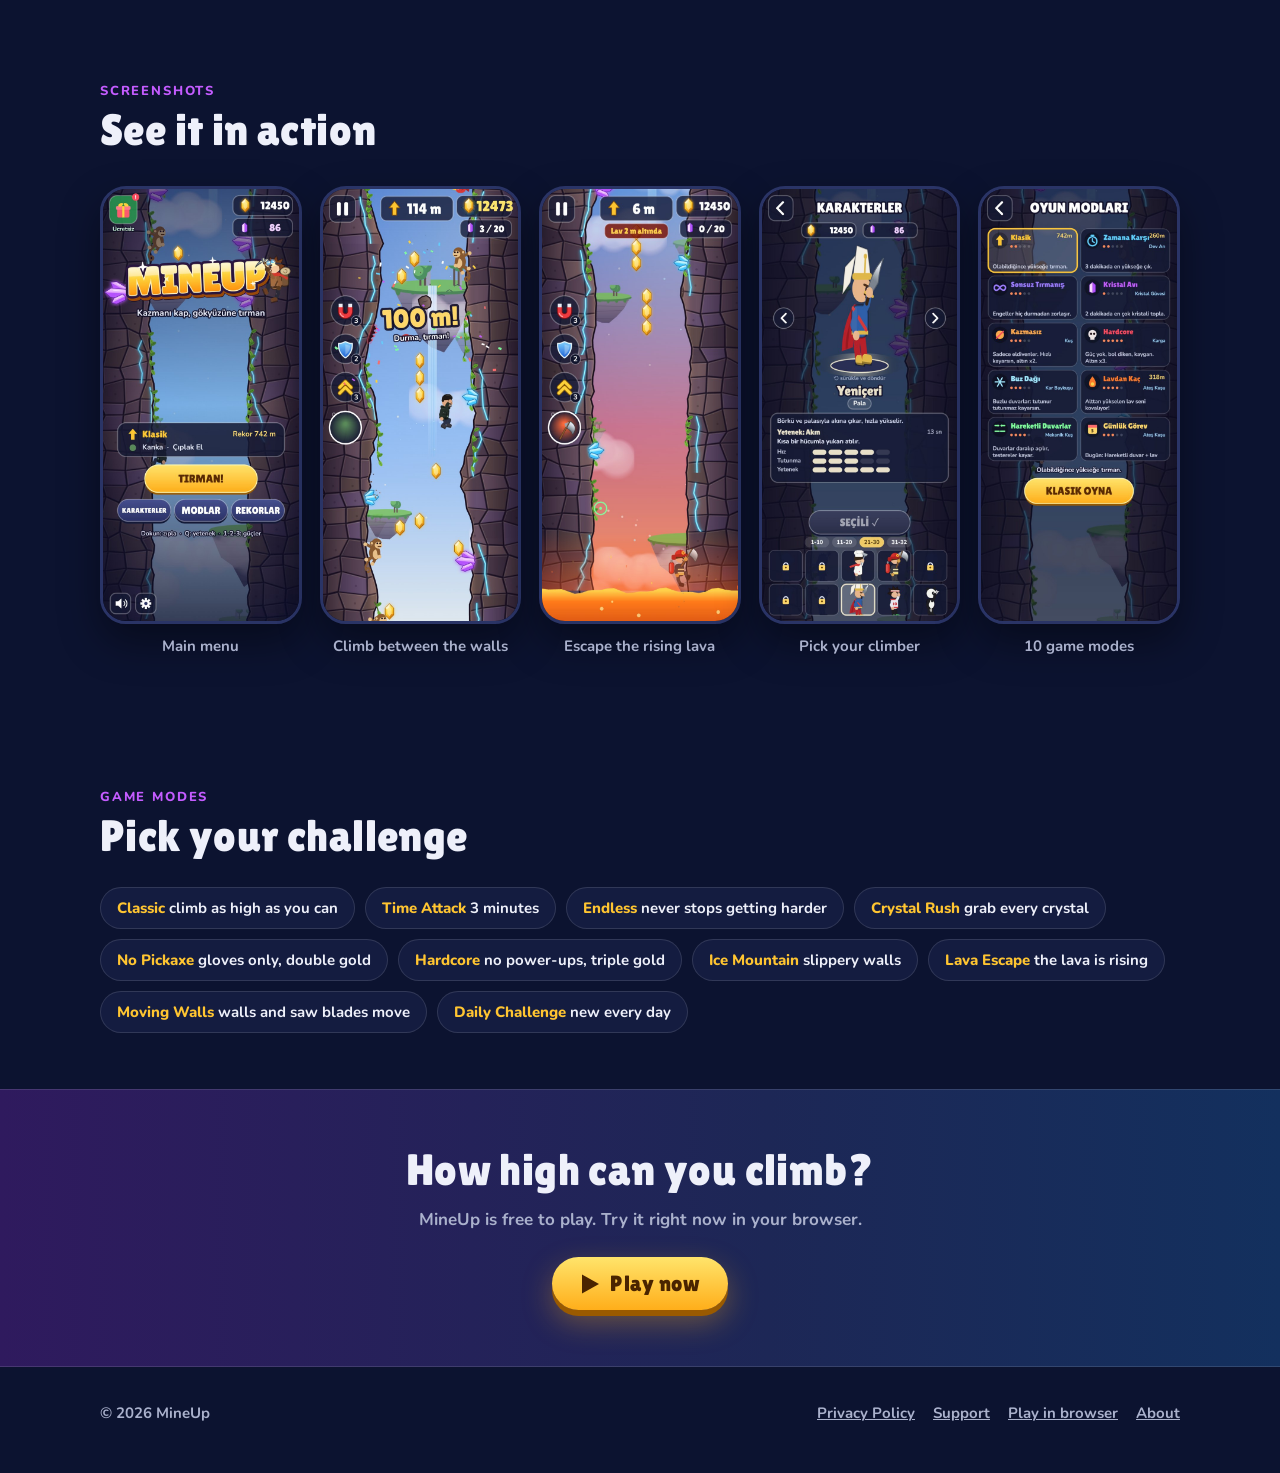
==== commit 51d9d5ee: "Site: yeni yüksek çözünürlüklü ekran görüntüleri, 32 karakter metni, masaüstünde görüntüler yan yana" ====
--- a/index.html
+++ b/index.html
@@ -6,10 +6,10 @@
 <title>MineUp – Climb to the sky</title>
 <meta name="title-en" content="MineUp – Climb to the sky">
 <meta name="title-tr" content="MineUp – Gökyüzüne tırman">
-<meta name="description" content="MineUp is a free vertical climbing game: leap between rock walls with your pickaxe, collect crystals and climb as high as you can. 20 characters, 10 game modes.">
+<meta name="description" content="MineUp is a free vertical climbing game: leap between rock walls with your pickaxe, collect crystals and climb as high as you can. 32 characters, 10 game modes.">
 <meta name="theme-color" content="#0c1330">
 <meta property="og:title" content="MineUp">
-<meta property="og:description" content="Leap between rock walls, collect crystals and climb to the sky. 20 characters, 10 game modes.">
+<meta property="og:description" content="Leap between rock walls, collect crystals and climb to the sky. 32 characters, 10 game modes.">
 <meta property="og:image" content="assets/header.jpg">
 <link rel="icon" href="assets/favicon.png">
 <link rel="apple-touch-icon" href="assets/apple-touch-icon.png">
@@ -59,8 +59,8 @@
       <div class="grid">
         <article class="card">
           <div class="ico"><svg width="26" height="26" viewBox="0 0 26 26" aria-hidden="true"><circle cx="13" cy="8" r="5" fill="#ffc531"/><path d="M3 24c1-6 5-9 10-9s9 3 10 9z" fill="#ffc531"/></svg></div>
-          <h3><span lang="en">20 characters</span><span lang="tr">20 karakter</span></h3>
-          <p><span lang="en">Explorer, Ninja, Viking, Wizard, Samurai, Robot and more. Each one has its own gear and a special ability.</span><span lang="tr">Kaşif, Ninja, Viking, Büyücü, Samuray, Robot ve daha fazlası. Her birinin kendi ekipmanı ve özel yeteneği var.</span></p>
+          <h3><span lang="en">32 characters</span><span lang="tr">32 karakter</span></h3>
+          <p><span lang="en">Explorer, Ninja, Janissary, Firefighter, Panda, Alien and more. Each one has its own gear and a special ability.</span><span lang="tr">Kaşif, Ninja, Yeniçeri, İtfaiyeci, Panda, Uzaylı ve daha fazlası. Her birinin kendi ekipmanı ve özel yeteneği var.</span></p>
         </article>
         <article class="card">
           <div class="ico"><svg width="26" height="26" viewBox="0 0 26 26" aria-hidden="true"><rect x="3" y="3" width="9" height="9" rx="2" fill="#c45cff"/><rect x="14" y="3" width="9" height="9" rx="2" fill="#7fd3ff"/><rect x="3" y="14" width="9" height="9" rx="2" fill="#ff7a2a"/><rect x="14" y="14" width="9" height="9" rx="2" fill="#7dff9a"/></svg></div>
@@ -96,11 +96,11 @@
       <p class="eyebrow"><span lang="en">Screenshots</span><span lang="tr">Ekran görüntüleri</span></p>
       <h2><span lang="en">See it in action</span><span lang="tr">Oyundan kareler</span></h2>
       <div class="shots" tabindex="0" aria-label="Screenshots">
-        <figure><img src="assets/shots/1.jpg" alt="Main menu" loading="lazy" width="440" height="956"><figcaption><span lang="en">Main menu</span><span lang="tr">Ana menü</span></figcaption></figure>
-        <figure><img src="assets/shots/2.jpg" alt="Climbing at 562 metres with gold, crystals and a monkey" loading="lazy" width="440" height="956"><figcaption><span lang="en">Climb between the walls</span><span lang="tr">Duvarlar arasında tırman</span></figcaption></figure>
-        <figure><img src="assets/shots/3.jpg" alt="Lava Escape mode with rising lava" loading="lazy" width="440" height="956"><figcaption><span lang="en">Escape the rising lava</span><span lang="tr">Yükselen lavdan kaç</span></figcaption></figure>
-        <figure><img src="assets/shots/4.jpg" alt="Character selection with the Samurai" loading="lazy" width="440" height="956"><figcaption><span lang="en">Pick your climber</span><span lang="tr">Tırmanıcını seç</span></figcaption></figure>
-        <figure><img src="assets/shots/5.jpg" alt="Game modes screen" loading="lazy" width="440" height="956"><figcaption><span lang="en">10 game modes</span><span lang="tr">10 oyun modu</span></figcaption></figure>
+        <figure><img src="assets/shots/1.jpg" alt="Main menu with the Classic mode and the Kanka character selected" loading="lazy" width="660" height="1434"><figcaption><span lang="en">Main menu</span><span lang="tr">Ana menü</span></figcaption></figure>
+        <figure><img src="assets/shots/2.jpg" alt="Passing 100 metres between the rock walls, surrounded by gold and crystals" loading="lazy" width="660" height="1434"><figcaption><span lang="en">Climb between the walls</span><span lang="tr">Duvarlar arasında tırman</span></figcaption></figure>
+        <figure><img src="assets/shots/3.jpg" alt="Lava Escape mode: the firefighter clings to the wall just above the rising lava" loading="lazy" width="660" height="1434"><figcaption><span lang="en">Escape the rising lava</span><span lang="tr">Yükselen lavdan kaç</span></figcaption></figure>
+        <figure><img src="assets/shots/4.jpg" alt="Character selection with the Janissary" loading="lazy" width="660" height="1434"><figcaption><span lang="en">Pick your climber</span><span lang="tr">Tırmanıcını seç</span></figcaption></figure>
+        <figure><img src="assets/shots/5.jpg" alt="Game modes screen" loading="lazy" width="660" height="1434"><figcaption><span lang="en">10 game modes</span><span lang="tr">10 oyun modu</span></figcaption></figure>
       </div>
     </div>
   </section>
--- a/assets/site.css
+++ b/assets/site.css
@@ -78,8 +78,10 @@
 /* ekran görüntüleri */
 .shots { display: flex; gap: 18px; overflow-x: auto; scroll-snap-type: x mandatory; padding-block: 6px 18px; }
 .shots figure { margin: 0; flex: 0 0 min(240px, 62vw); scroll-snap-align: start; }
-.shots img { border-radius: 26px; border: 3px solid #2a3466; box-shadow: 0 18px 40px rgba(0, 0, 0, .4); aspect-ratio: 440 / 956; width: 100%; }
+.shots img { border-radius: 26px; border: 3px solid #2a3466; box-shadow: 0 18px 40px rgba(0, 0, 0, .4); aspect-ratio: 440 / 956; width: 100%; height: auto; display: block; }
 .shots figcaption { color: var(--muted); font-size: 15px; text-align: center; margin-top: 10px; }
+/* geniş ekranda beş görüntü kaydırmadan yan yana sığar */
+@media (min-width: 980px) { .shots { display: grid; grid-template-columns: repeat(5, 1fr); align-items: start; overflow: visible; } }
 
 /* modlar */
 .chips { display: flex; flex-wrap: wrap; gap: 10px; }
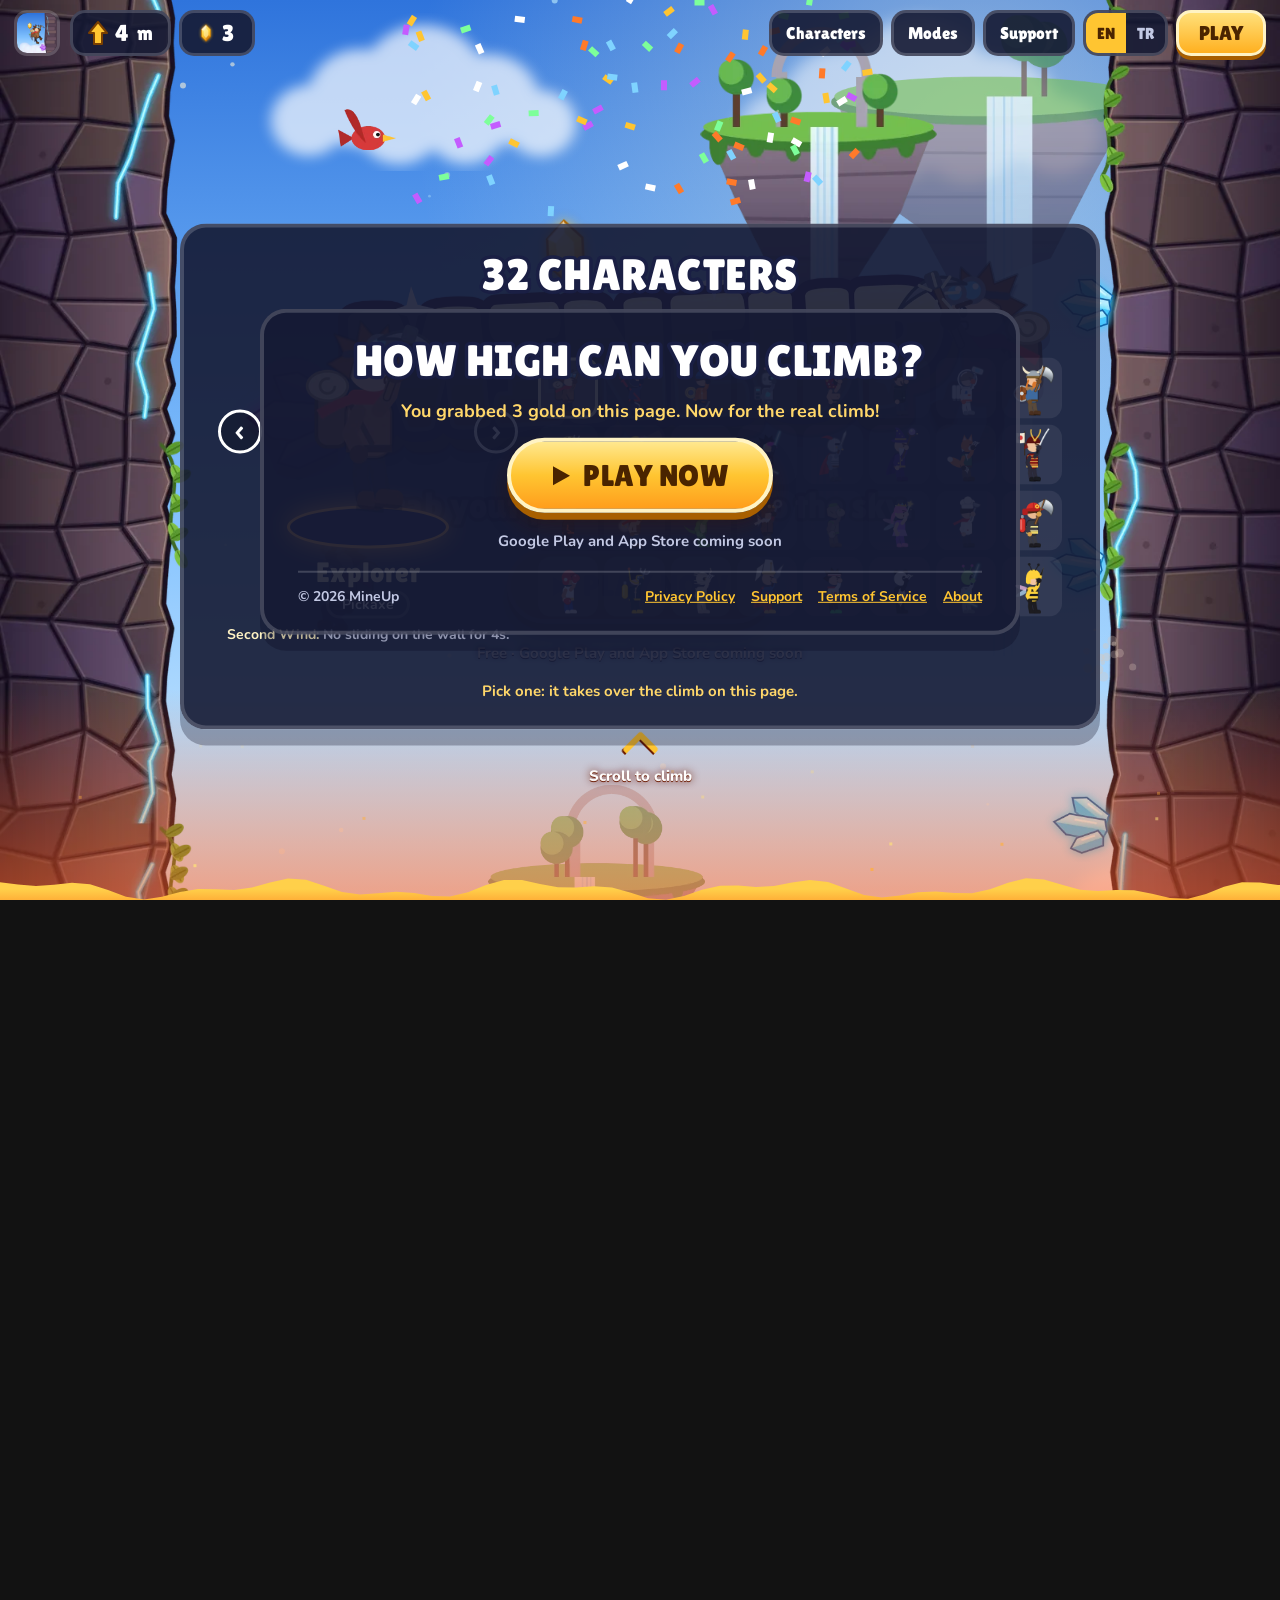
==== commit 4790aee1: "Site: oyunun içi gibi tırmanışlı yeni ana sayfa ve hizmet şartları - Kaydırdıkça karakter duvardan d" ====
--- a/index.html
+++ b/index.html
@@ -7,142 +7,145 @@
 <meta name="title-en" content="MineUp – Climb to the sky">
 <meta name="title-tr" content="MineUp – Gökyüzüne tırman">
 <meta name="description" content="MineUp is a free vertical climbing game: leap between rock walls with your pickaxe, collect crystals and climb as high as you can. 32 characters, 10 game modes.">
-<meta name="theme-color" content="#0c1330">
+<meta name="theme-color" content="#2f74dc">
 <meta property="og:title" content="MineUp">
 <meta property="og:description" content="Leap between rock walls, collect crystals and climb to the sky. 32 characters, 10 game modes.">
 <meta property="og:image" content="assets/header.jpg">
 <link rel="icon" href="assets/favicon.png">
 <link rel="apple-touch-icon" href="assets/apple-touch-icon.png">
-<link rel="stylesheet" href="assets/site.css">
+<link rel="stylesheet" href="assets/climb.css">
+<!-- Tırmanış sahnesi yalnızca JS varsa ve hareket azaltma istenmemişse açılır; yoksa sayfa düz akar -->
+<script>if (!matchMedia('(prefers-reduced-motion: reduce)').matches) document.documentElement.classList.add('climb');</script>
 <script src="assets/site.js" defer></script>
+<script src="assets/game-data.js" defer></script>
+<script src="assets/climb.js" defer></script>
 </head>
 <body>
-<header class="nav">
-  <div class="wrap">
-    <a class="brand" href="./"><img src="assets/icon-256.png" alt="" width="36" height="36">MineUp</a>
-    <nav class="nav-links" aria-label="Main">
-      <a class="hide-sm" href="#features"><span lang="en">Features</span><span lang="tr">Özellikler</span></a>
-      <a class="hide-sm" href="#screens"><span lang="en">Screenshots</span><span lang="tr">Görseller</span></a>
-      <a href="play/"><span lang="en">Play</span><span lang="tr">Oyna</span></a>
-      <a href="support.html"><span lang="en">Support</span><span lang="tr">Destek</span></a>
-      <span class="lang" role="group" aria-label="Language"><button type="button" data-set="en" aria-pressed="true">EN</button><button type="button" data-set="tr" aria-pressed="false">TR</button></span>
-    </nav>
+<canvas id="world" aria-hidden="true"></canvas>
+
+<header class="hud">
+  <a class="hud-brand" href="./" aria-label="MineUp"><img src="assets/icon-256.png" alt="" width="44" height="44"></a>
+  <div class="hud-stats" aria-hidden="true">
+    <span class="pill pill-alt"><svg width="20" height="24" viewBox="0 0 20 24"><path d="M10 1 19 12h-5v11H6V12H1z" fill="#ffc531" stroke="#7a3f00" stroke-width="2" stroke-linejoin="round"/></svg><b id="hud-m">0</b> m</span>
+    <span class="pill"><img src="assets/game/gold.webp" alt="" width="18" height="24"><b id="hud-gold">0</b></span>
   </div>
+  <nav class="hud-nav" aria-label="Main">
+    <a class="hud-link" href="#characters" data-go="characters"><span lang="en">Characters</span><span lang="tr">Karakterler</span></a>
+    <a class="hud-link" href="#modes" data-go="modes"><span lang="en">Modes</span><span lang="tr">Modlar</span></a>
+    <a class="hud-link" href="support.html"><span lang="en">Support</span><span lang="tr">Destek</span></a>
+    <span class="lang" role="group" aria-label="Language"><button type="button" data-set="en" aria-pressed="true">EN</button><button type="button" data-set="tr" aria-pressed="false">TR</button></span>
+    <a class="hud-play" href="play/"><span lang="en">PLAY</span><span lang="tr">OYNA</span></a>
+  </nav>
 </header>
 
-<main>
-  <section class="hero">
-    <div class="wrap">
-      <div class="hero-art"><img src="assets/header.jpg" alt="MineUp logo with the explorer hanging from the letter P by his pickaxe, between two crystal rock walls" width="1920" height="823"></div>
-      <h1>
-        <span lang="en">Grab your pickaxe. <span class="gold">Climb to the sky.</span></span>
-        <span lang="tr">Kazmanı kap. <span class="gold">Gökyüzüne tırman.</span></span>
-      </h1>
-      <p class="lead">
-        <span lang="en">Tap to leap between two rock walls, dig in with your pickaxe and keep going up. Dodge thorns, falling rocks and mischievous monkeys on the way.</span>
-        <span lang="tr">Dokun, iki kaya duvarı arasında zıpla, kazmanı kayaya geçir ve yukarı çıkmaya devam et. Yolda dikenlerden, düşen kayalardan ve yaramaz maymunlardan kaç.</span>
-      </p>
-      <div class="ctas">
-        <a class="btn btn-gold" href="play/"><svg width="20" height="22" viewBox="0 0 20 22" aria-hidden="true"><path d="M2 1.5v19L19 11z" fill="#4a2400"/></svg><span lang="en">Play in browser</span><span lang="tr">Tarayıcıda oyna</span></a>
-        <span class="btn btn-store" aria-label="App Store, coming soon">
-          <svg width="22" height="26" viewBox="0 0 22 26" aria-hidden="true"><path fill="#eef0fa" d="M18.2 13.8c0-3 2.5-4.5 2.6-4.6-1.4-2.1-3.6-2.4-4.4-2.4-1.9-.2-3.7 1.1-4.6 1.1-1 0-2.4-1.1-4-1.1-2 0-3.9 1.2-5 3.1-2.1 3.7-.5 9.2 1.6 12.2 1 1.5 2.2 3.1 3.8 3.1 1.5-.1 2.1-1 4-1 1.8 0 2.3 1 3.9 1 1.6 0 2.7-1.5 3.7-3 1.2-1.7 1.6-3.3 1.7-3.4-.1 0-3.3-1.3-3.3-5zM15.2 4.9c.8-1 1.4-2.4 1.2-3.8-1.2.1-2.6.8-3.5 1.8-.8.9-1.4 2.3-1.2 3.7 1.3.1 2.7-.7 3.5-1.7z"/></svg>
-          <span class="col"><small><span lang="en">Coming soon</span><span lang="tr">Çok yakında</span></small>App Store</span>
-        </span>
+<main id="stage">
+
+  <section class="scene scene-hero" id="top">
+    <h1 class="hero-logo"><img src="assets/game/logo.webp" alt="MineUp" width="1400" height="485"></h1>
+    <p class="hero-tag"><span lang="en">Grab your pickaxe. Climb to the sky.</span><span lang="tr">Kazmanı kap. Gökyüzüne tırman.</span></p>
+    <div class="hero-cta">
+      <a class="btn btn-gold" href="play/"><svg width="20" height="22" viewBox="0 0 20 22" aria-hidden="true"><path d="M2 1.5v19L19 11z" fill="#4a2400"/></svg><span lang="en">PLAY NOW</span><span lang="tr">ŞİMDİ OYNA</span></a>
+    </div>
+    <p class="hero-soon"><span lang="en">Free · Google Play and App Store coming soon</span><span lang="tr">Ücretsiz · Google Play ve App Store'a çok yakında</span></p>
+    <button class="scroll-hint" type="button" data-go="how" aria-label="Scroll">
+      <span class="chev" aria-hidden="true"></span>
+      <span lang="en">Scroll to climb</span><span lang="tr">Kaydır ve tırman</span>
+    </button>
+  </section>
+
+  <section class="scene" id="how">
+    <div class="panel panel-how">
+      <h2 class="title"><span lang="en">ONE TAP</span><span lang="tr">TEK DOKUNUŞ</span></h2>
+      <p class="lead"><span lang="en">Tap to leap to the other wall, dig in and keep going up. You slowly slide while you hang on, so don't stop.</span><span lang="tr">Dokun, karşı duvara zıpla, kazmanı geçir ve yukarı çıkmaya devam et. Duvarda yavaşça kayarsın, o yüzden durma.</span></p>
+      <ul class="pickups">
+        <li><img src="assets/game/gold.webp" alt="" width="46" height="60" loading="lazy"><b><span lang="en">Gold</span><span lang="tr">Altın</span></b><small><span lang="en">unlocks characters</span><span lang="tr">karakter açar</span></small></li>
+        <li><img src="assets/game/purple.webp" alt="" width="60" height="57" loading="lazy"><b><span lang="en">Crystals</span><span lang="tr">Kristal</span></b><small><span lang="en">for the rare ones</span><span lang="tr">nadirleri için</span></small></li>
+        <li><img src="assets/game/bubble-magnet.webp" alt="" width="60" height="60" loading="lazy"><b><span lang="en">Magnet</span><span lang="tr">Mıknatıs</span></b><small><span lang="en">pulls in gold</span><span lang="tr">altını çeker</span></small></li>
+        <li><img src="assets/game/bubble-shield.webp" alt="" width="60" height="60" loading="lazy"><b><span lang="en">Shield</span><span lang="tr">Kalkan</span></b><small><span lang="en">takes one hit</span><span lang="tr">darbeyi alır</span></small></li>
+        <li><img src="assets/game/bubble-boost.webp" alt="" width="60" height="60" loading="lazy"><b><span lang="en">Rocket</span><span lang="tr">Roket</span></b><small><span lang="en">shoots you up</span><span lang="tr">yukarı fırlatır</span></small></li>
+      </ul>
+      <p class="tip"><span lang="en">Try it here: tap the sky and your climber jumps. Tap the gold to grab it.</span><span lang="tr">Burada da dene: gökyüzüne dokun, karakterin zıplasın. Altınlara dokunup topla.</span></p>
+    </div>
+  </section>
+
+  <section class="scene" id="characters">
+    <div class="panel panel-chars">
+      <h2 class="title"><span lang="en">32 CHARACTERS</span><span lang="tr">32 KARAKTER</span></h2>
+      <div class="chars-body">
+        <div class="char-show">
+          <button class="round prev" type="button" data-step="-1" aria-label="Previous">‹</button>
+          <div class="char-stage"><img id="char-big" src="assets/game/chars/explorer-stand.webp" alt="" width="400" height="400"></div>
+          <button class="round next" type="button" data-step="1" aria-label="Next">›</button>
+          <div class="char-info" aria-live="polite">
+            <b id="char-name" class="char-name">Explorer</b>
+            <span id="char-tool" class="char-tool">Pickaxe</span>
+            <p class="char-ab"><b id="char-ab"></b> <span id="char-desc"></span></p>
+          </div>
+        </div>
+        <div id="char-grid" class="char-grid" role="group" aria-label="Characters"></div>
+      </div>
+      <p class="tip"><span lang="en">Pick one: it takes over the climb on this page.</span><span lang="tr">Birini seç: bu sayfadaki tırmanışa o devam etsin.</span></p>
+    </div>
+  </section>
+
+  <section class="scene" id="modes">
+    <div class="panel panel-modes">
+      <h2 class="title"><span lang="en">10 GAME MODES</span><span lang="tr">10 OYUN MODU</span></h2>
+      <div id="mode-grid" class="mode-grid"></div>
+    </div>
+  </section>
+
+  <section class="scene" id="danger">
+    <div class="panel panel-danger">
+      <h2 class="title"><span lang="en">WATCH OUT</span><span lang="tr">DİKKAT ET</span></h2>
+      <p class="lead"><span lang="en">The higher you go, the wilder it gets. Morning turns to sunset, then a starry night.</span><span lang="tr">Yükseldikçe işler kızışır. Sabah gün batımına, gün batımı yıldızlı geceye döner.</span></p>
+      <ul class="foes">
+        <li><img src="assets/game/monkey.webp" alt="" loading="lazy" width="105" height="191"><b><span lang="en">Monkey</span><span lang="tr">Maymun</span></b></li>
+        <li><img src="assets/game/saw.webp" alt="" loading="lazy" width="168" height="168"><b><span lang="en">Saw</span><span lang="tr">Testere</span></b></li>
+        <li><img src="assets/game/fly-bird.webp" alt="" loading="lazy"><b><span lang="en">Bird</span><span lang="tr">Kuş</span></b></li>
+        <li><img src="assets/game/fly-bee.webp" alt="" loading="lazy"><b><span lang="en">Giant Bee</span><span lang="tr">Dev Arı</span></b></li>
+        <li><img src="assets/game/fly-bat.webp" alt="" loading="lazy"><b><span lang="en">Bat</span><span lang="tr">Yarasa</span></b></li>
+        <li><img src="assets/game/fly-eagle.webp" alt="" loading="lazy"><b><span lang="en">Eagle</span><span lang="tr">Kartal</span></b></li>
+        <li><img src="assets/game/fly-owl.webp" alt="" loading="lazy"><b><span lang="en">Snowy Owl</span><span lang="tr">Kar Baykuşu</span></b></li>
+        <li><img src="assets/game/fly-firebird.webp" alt="" loading="lazy"><b><span lang="en">Firebird</span><span lang="tr">Ateş Kuşu</span></b></li>
+        <li><img src="assets/game/fly-crow.webp" alt="" loading="lazy"><b><span lang="en">Crow</span><span lang="tr">Karga</span></b></li>
+        <li><img src="assets/game/fly-ufo.webp" alt="" loading="lazy"><b>UFO</b></li>
+      </ul>
+    </div>
+  </section>
+
+  <section class="scene" id="try">
+    <div class="panel panel-try">
+      <div class="phone">
+        <img id="phone-shot" src="assets/shots/2.jpg" alt="MineUp gameplay" width="660" height="1434">
+        <a class="btn btn-gold phone-play" id="phone-play" href="play/"><svg width="20" height="22" viewBox="0 0 20 22" aria-hidden="true"><path d="M2 1.5v19L19 11z" fill="#4a2400"/></svg><span lang="en">PLAY</span><span lang="tr">OYNA</span></a>
+      </div>
+      <div class="try-text">
+        <h2 class="title"><span lang="en">PLAY IT RIGHT HERE</span><span lang="tr">HEMEN BURADA OYNA</span></h2>
+        <p class="lead"><span lang="en">No download, no sign-up. The full game runs in your browser, and it's free.</span><span lang="tr">İndirme yok, üyelik yok. Oyunun tamamı tarayıcında çalışıyor, üstelik ücretsiz.</span></p>
       </div>
     </div>
   </section>
 
-  <section id="features">
-    <div class="wrap">
-      <p class="eyebrow"><span lang="en">What's inside</span><span lang="tr">Neler var</span></p>
-      <h2><span lang="en">Every climb is different</span><span lang="tr">Her tırmanış farklı</span></h2>
-      <div class="grid">
-        <article class="card">
-          <div class="ico"><svg width="26" height="26" viewBox="0 0 26 26" aria-hidden="true"><circle cx="13" cy="8" r="5" fill="#ffc531"/><path d="M3 24c1-6 5-9 10-9s9 3 10 9z" fill="#ffc531"/></svg></div>
-          <h3><span lang="en">32 characters</span><span lang="tr">32 karakter</span></h3>
-          <p><span lang="en">Explorer, Ninja, Janissary, Firefighter, Panda, Alien and more. Each one has its own gear and a special ability.</span><span lang="tr">Kaşif, Ninja, Yeniçeri, İtfaiyeci, Panda, Uzaylı ve daha fazlası. Her birinin kendi ekipmanı ve özel yeteneği var.</span></p>
-        </article>
-        <article class="card">
-          <div class="ico"><svg width="26" height="26" viewBox="0 0 26 26" aria-hidden="true"><rect x="3" y="3" width="9" height="9" rx="2" fill="#c45cff"/><rect x="14" y="3" width="9" height="9" rx="2" fill="#7fd3ff"/><rect x="3" y="14" width="9" height="9" rx="2" fill="#ff7a2a"/><rect x="14" y="14" width="9" height="9" rx="2" fill="#7dff9a"/></svg></div>
-          <h3><span lang="en">10 game modes</span><span lang="tr">10 oyun modu</span></h3>
-          <p><span lang="en">Time Attack, Crystal Rush, Ice Mountain, Lava Escape, Moving Walls, Hardcore and a new Daily Challenge every day.</span><span lang="tr">Zamana Karşı, Kristal Avı, Buz Dağı, Lavdan Kaç, Hareketli Duvarlar, Hardcore ve her gün yeni bir Günlük Görev.</span></p>
-        </article>
-        <article class="card">
-          <div class="ico"><svg width="26" height="26" viewBox="0 0 26 26" aria-hidden="true"><circle cx="13" cy="13" r="7" fill="#ffb38a"/><path d="M13 1v4M13 21v4M1 13h4M21 13h4" stroke="#ffb38a" stroke-width="2.4" stroke-linecap="round"/></svg></div>
-          <h3><span lang="en">A world that changes</span><span lang="tr">Değişen bir dünya</span></h3>
-          <p><span lang="en">Climb from a bright morning sky through the sunset into a starry night, past floating islands and waterfalls.</span><span lang="tr">Parlak bir sabah gökyüzünden gün batımına, oradan yıldızlı geceye; uçan adaların ve şelalelerin yanından geç.</span></p>
-        </article>
-        <article class="card">
-          <div class="ico"><svg width="26" height="26" viewBox="0 0 26 26" aria-hidden="true"><path d="M2 14c4-7 8-7 11-2 3-5 7-5 11 2-4-2-7-1-11 4-4-5-7-6-11-4z" fill="#eef0fa"/></svg></div>
-          <h3><span lang="en">Creatures everywhere</span><span lang="tr">Her yerde canlılar</span></h3>
-          <p><span lang="en">Birds, giant bees, eagles, snowy owls, fire birds and even UFOs, plus monkeys that knock you off the wall.</span><span lang="tr">Kuşlar, dev arılar, kartallar, kar baykuşları, ateş kuşları, hatta UFO'lar ve seni duvardan düşüren maymunlar.</span></p>
-        </article>
-        <article class="card">
-          <div class="ico"><svg width="26" height="26" viewBox="0 0 26 26" aria-hidden="true"><path d="M13 2 22 9v8l-9 7-9-7V9z" fill="#ffc531"/><path d="M13 7l4 3v6l-4 3-4-3v-6z" fill="#fff3b0"/></svg></div>
-          <h3><span lang="en">Gold and crystals</span><span lang="tr">Altın ve kristaller</span></h3>
-          <p><span lang="en">Collect gold, blue and purple crystals to unlock new characters. Magnets, shields and rockets help you go higher.</span><span lang="tr">Yeni karakterlerin kilidini açmak için altın, mavi ve mor kristal topla. Mıknatıs, kalkan ve roket daha yükseğe çıkmana yardım eder.</span></p>
-        </article>
-        <article class="card">
-          <div class="ico"><svg width="26" height="26" viewBox="0 0 26 26" aria-hidden="true"><path d="M4 22 13 4l9 18z" fill="none" stroke="#7dff9a" stroke-width="2.6" stroke-linejoin="round"/><circle cx="13" cy="16" r="2.4" fill="#7dff9a"/></svg></div>
-          <h3><span lang="en">Easy to learn</span><span lang="tr">Öğrenmesi kolay</span></h3>
-          <p><span lang="en">One tap to jump. A landing marker shows where you will land, and a short tutorial teaches you the rest.</span><span lang="tr">Zıplamak için tek dokunuş. İniş halkası nereye ineceğini gösterir, kısa bir eğitim gerisini öğretir.</span></p>
-        </article>
-      </div>
+  <section class="scene scene-summit" id="summit">
+    <div class="panel panel-summit">
+      <h2 class="title"><span lang="en">HOW HIGH CAN YOU CLIMB?</span><span lang="tr">NE KADAR YÜKSEĞE ÇIKABİLİRSİN?</span></h2>
+      <p class="lead score" id="summit-score" hidden></p>
+      <a class="btn btn-gold" href="play/"><svg width="20" height="22" viewBox="0 0 20 22" aria-hidden="true"><path d="M2 1.5v19L19 11z" fill="#4a2400"/></svg><span lang="en">PLAY NOW</span><span lang="tr">ŞİMDİ OYNA</span></a>
+      <p class="hero-soon"><span lang="en">Google Play and App Store coming soon</span><span lang="tr">Google Play ve App Store'a çok yakında</span></p>
+      <footer class="foot">
+        <span>© 2026 MineUp</span>
+        <nav aria-label="Footer">
+          <a href="privacy.html"><span lang="en">Privacy Policy</span><span lang="tr">Gizlilik Politikası</span></a>
+          <a href="support.html"><span lang="en">Support</span><span lang="tr">Destek</span></a>
+          <a href="terms.html"><span lang="en">Terms of Service</span><span lang="tr">Hizmet Şartları</span></a>
+          <a href="about.html"><span lang="en">About</span><span lang="tr">Hakkımızda</span></a>
+        </nav>
+      </footer>
     </div>
   </section>
 
-  <section id="screens">
-    <div class="wrap">
-      <p class="eyebrow"><span lang="en">Screenshots</span><span lang="tr">Ekran görüntüleri</span></p>
-      <h2><span lang="en">See it in action</span><span lang="tr">Oyundan kareler</span></h2>
-      <div class="shots" tabindex="0" aria-label="Screenshots">
-        <figure><img src="assets/shots/1.jpg" alt="Main menu with the Classic mode and the Kanka character selected" loading="lazy" width="660" height="1434"><figcaption><span lang="en">Main menu</span><span lang="tr">Ana menü</span></figcaption></figure>
-        <figure><img src="assets/shots/2.jpg" alt="Passing 100 metres between the rock walls, surrounded by gold and crystals" loading="lazy" width="660" height="1434"><figcaption><span lang="en">Climb between the walls</span><span lang="tr">Duvarlar arasında tırman</span></figcaption></figure>
-        <figure><img src="assets/shots/3.jpg" alt="Lava Escape mode: the firefighter clings to the wall just above the rising lava" loading="lazy" width="660" height="1434"><figcaption><span lang="en">Escape the rising lava</span><span lang="tr">Yükselen lavdan kaç</span></figcaption></figure>
-        <figure><img src="assets/shots/4.jpg" alt="Character selection with the Janissary" loading="lazy" width="660" height="1434"><figcaption><span lang="en">Pick your climber</span><span lang="tr">Tırmanıcını seç</span></figcaption></figure>
-        <figure><img src="assets/shots/5.jpg" alt="Game modes screen" loading="lazy" width="660" height="1434"><figcaption><span lang="en">10 game modes</span><span lang="tr">10 oyun modu</span></figcaption></figure>
-      </div>
-    </div>
-  </section>
-
-  <section>
-    <div class="wrap">
-      <p class="eyebrow"><span lang="en">Game modes</span><span lang="tr">Oyun modları</span></p>
-      <h2><span lang="en">Pick your challenge</span><span lang="tr">Meydan okumanı seç</span></h2>
-      <div class="chips">
-        <span class="chip"><b>Classic</b> <span lang="en">climb as high as you can</span><span lang="tr">olabildiğince yükseğe</span></span>
-        <span class="chip"><b>Time Attack</b> <span lang="en">3 minutes</span><span lang="tr">3 dakika</span></span>
-        <span class="chip"><b>Endless</b> <span lang="en">never stops getting harder</span><span lang="tr">hiç durmadan zorlaşır</span></span>
-        <span class="chip"><b>Crystal Rush</b> <span lang="en">grab every crystal</span><span lang="tr">kristalleri topla</span></span>
-        <span class="chip"><b>No Pickaxe</b> <span lang="en">gloves only, double gold</span><span lang="tr">sadece eldiven, altın x2</span></span>
-        <span class="chip"><b>Hardcore</b> <span lang="en">no power-ups, triple gold</span><span lang="tr">güç yok, altın x3</span></span>
-        <span class="chip"><b>Ice Mountain</b> <span lang="en">slippery walls</span><span lang="tr">kaygan duvarlar</span></span>
-        <span class="chip"><b>Lava Escape</b> <span lang="en">the lava is rising</span><span lang="tr">lav yükseliyor</span></span>
-        <span class="chip"><b>Moving Walls</b> <span lang="en">walls and saw blades move</span><span lang="tr">duvarlar ve testereler kayar</span></span>
-        <span class="chip"><b>Daily Challenge</b> <span lang="en">new every day</span><span lang="tr">her gün yeni</span></span>
-      </div>
-    </div>
-  </section>
-
-  <section class="band">
-    <div class="wrap">
-      <h2><span lang="en">How high can you climb?</span><span lang="tr">Ne kadar yükseğe çıkabilirsin?</span></h2>
-      <p><span lang="en">MineUp is free to play. Try it right now in your browser.</span><span lang="tr">MineUp ücretsiz. Hemen şimdi tarayıcında dene.</span></p>
-      <a class="btn btn-gold" href="play/"><svg width="20" height="22" viewBox="0 0 20 22" aria-hidden="true"><path d="M2 1.5v19L19 11z" fill="#4a2400"/></svg><span lang="en">Play now</span><span lang="tr">Şimdi oyna</span></a>
-    </div>
-  </section>
 </main>
-
-<footer>
-  <div class="wrap">
-    <span>© 2026 MineUp</span>
-    <nav aria-label="Footer">
-      <a href="privacy.html"><span lang="en">Privacy Policy</span><span lang="tr">Gizlilik Politikası</span></a>
-      <a href="support.html"><span lang="en">Support</span><span lang="tr">Destek</span></a>
-      <a href="play/"><span lang="en">Play in browser</span><span lang="tr">Tarayıcıda oyna</span></a>
-      <a href="about.html"><span lang="en">About</span><span lang="tr">Hakkımızda</span></a>
-    </nav>
-  </div>
-</footer>
+<div id="track" aria-hidden="true"></div>
 </body>
 </html>
--- a/assets/climb.css
+++ b/assets/climb.css
@@ -0,0 +1,198 @@
+/* MineUp ana sayfası: sayfa oyunun içi gibi. Paneller, düğmeler ve yazılar oyunun arayüzünden alındı. */
+@font-face { font-family: 'Lilita One'; font-weight: 400; font-display: swap; src: url(fonts/lil-latin.woff2) format('woff2'); unicode-range: U+0000-00FF, U+0131, U+0152-0153, U+02BB-02BC, U+02C6, U+02DA, U+02DC, U+2000-206F, U+20AC, U+2122, U+2212; }
+@font-face { font-family: 'Lilita One'; font-weight: 400; font-display: swap; src: url(fonts/lil-ext.woff2) format('woff2'); unicode-range: U+0100-02BA, U+02BD-02C5, U+02C7-02CC, U+02CE-02D7, U+02DD-02FF, U+1E00-1E9F, U+A720-A7FF; }
+@font-face { font-family: 'Nunito'; font-weight: 700 800; font-display: swap; src: url(fonts/nun-latin.woff2) format('woff2'); unicode-range: U+0000-00FF, U+0131, U+0152-0153, U+02BB-02BC, U+02C6, U+02DA, U+02DC, U+2000-206F, U+20AC, U+2122, U+2212; }
+@font-face { font-family: 'Nunito'; font-weight: 700 800; font-display: swap; src: url(fonts/nun-ext.woff2) format('woff2'); unicode-range: U+0100-02BA, U+02BD-02C5, U+02C7-02CC, U+02CE-02D7, U+02DD-02FF, U+1E00-1E9F, U+A720-A7FF; }
+
+:root {
+  --panel: rgba(22, 26, 52, .9);
+  --line: rgba(255, 255, 255, .18);
+  --gold: #ffc531;
+  --ink: #fff;
+  --muted: #c3c9e4;
+  --display: 'Lilita One', 'Arial Black', Impact, sans-serif;
+  --body: 'Nunito', 'Segoe UI', system-ui, sans-serif;
+  color-scheme: dark;
+}
+* { box-sizing: border-box; }
+html, body { margin: 0; }
+body {
+  color: var(--ink); font: 700 17px/1.45 var(--body);
+  background: linear-gradient(#2f74dc, #7fc1ff 45%, #c77bb0 75%, #2b2463);
+  background-attachment: fixed; min-height: 100vh;
+}
+img { display: block; max-width: 100%; height: auto; }
+a { color: var(--gold); }
+a:focus-visible, button:focus-visible { outline: 3px solid #7fd3ff; outline-offset: 3px; }
+html[data-lang="en"] body [lang="tr"], html[data-lang="tr"] body [lang="en"] { display: none !important; }
+ul { list-style: none; margin: 0; padding: 0; }
+
+#world { display: none; }
+html.climb #world { display: block; position: fixed; inset: 0; width: 100%; height: 100%; z-index: 0; touch-action: pan-y; cursor: pointer; }
+
+/* üst gösterge: oyundaki metre ve altın göstergeleri */
+.hud { position: fixed; top: 0; left: 0; right: 0; z-index: 5; display: flex; align-items: center; gap: 10px; padding: max(10px, env(safe-area-inset-top)) max(14px, env(safe-area-inset-right)) 10px max(14px, env(safe-area-inset-left)); pointer-events: none; }
+.hud > * { pointer-events: auto; }
+.hud-brand img { width: 46px; height: 46px; border-radius: 13px; border: 3px solid var(--line); }
+.hud-stats { display: flex; gap: 8px; pointer-events: none; }
+.pill { display: inline-flex; align-items: center; gap: 7px; height: 46px; padding: 0 15px; border-radius: 15px; background: var(--panel); border: 3px solid var(--line); font: 400 20px var(--display); white-space: nowrap; }
+.pill b { font-weight: 400; font-size: 23px; min-width: 1ch; font-variant-numeric: tabular-nums; }
+.pill img { width: auto; height: 24px; }
+.hud-nav { margin-left: auto; display: flex; align-items: center; gap: 8px; height: 46px; }
+.hud-link { display: inline-flex; align-items: center; height: 46px; padding: 0 14px; border-radius: 15px; color: #fff; text-decoration: none; background: var(--panel); border: 3px solid var(--line); font: 400 17px var(--display); transition: transform .12s, border-color .12s; }
+.hud-link:hover { transform: translateY(-2px); border-color: var(--gold); }
+.lang { display: inline-flex; height: 46px; border-radius: 15px; overflow: hidden; background: var(--panel); border: 3px solid var(--line); }
+.lang button { background: none; border: 0; color: var(--muted); font: 400 16px var(--display); padding: 0 11px; cursor: pointer; }
+.lang button[aria-pressed="true"] { background: var(--gold); color: #4a2400; }
+.hud-play { display: inline-flex; align-items: center; height: 46px; padding: 0 20px; border-radius: 15px; text-decoration: none; color: #4a2400; font: 400 20px var(--display); background: linear-gradient(#ffe07a, #ffb020); border: 3px solid #fff3c4; box-shadow: 0 4px 0 #a85f00; transition: transform .12s; }
+.hud-play:hover { transform: translateY(-2px); }
+@media (max-width: 860px) { .hud-link { display: none; } }
+@media (max-width: 520px) {
+  .hud { gap: 6px; padding-left: max(8px, env(safe-area-inset-left)); padding-right: max(8px, env(safe-area-inset-right)); }
+  .hud-brand { display: none; }
+  .hud-stats { gap: 6px; }
+  .hud-nav { gap: 6px; }
+  .pill { padding: 0 9px; gap: 5px; height: 42px; font-size: 16px; }
+  .pill b { font-size: 18px; }
+  .lang, .hud-play { height: 42px; }
+  .lang button { padding: 0 8px; font-size: 14px; }
+  .hud-play { padding: 0 11px; font-size: 16px; }
+}
+
+/* düz akış (hareket azaltma, JS yok) */
+#stage { position: relative; z-index: 2; padding: 76px 16px 24px; }
+.scene { margin: 0 auto 28px; display: flex; flex-direction: column; align-items: center; }
+#track { display: none; }
+
+/* tırmanış sahnesi: paneller sayfayla birlikte aşağı kayar, kaydırmak için #track yüksekliği kullanılır */
+html.climb #stage { position: fixed; inset: 0; padding: 0; pointer-events: none; overflow: hidden; }
+html.climb #track { display: block; }
+html.climb .scene { position: absolute; left: 0; right: 0; top: 0; height: 100%; margin: 0; padding: 72px 16px 14px; justify-content: center; will-change: transform; visibility: hidden; }
+html.climb .scene.on { visibility: visible; }
+html.climb .scene > * { pointer-events: auto; }
+html.climb .scene-hero { padding-bottom: 12vh; }
+html.climb .panel { max-height: 100%; overflow-y: auto; overscroll-behavior: auto; scrollbar-width: thin; }
+
+/* panel: oyundaki koyu kartlar */
+.panel { width: min(920px, 100%); background: var(--panel); border: 4px solid var(--line); border-radius: 26px; padding: clamp(16px, 2.6vh, 28px) clamp(16px, 3vw, 34px); box-shadow: 0 16px 0 rgba(10, 8, 30, .28); text-align: center; }
+.title { margin: 0 0 8px; font: 400 clamp(29px, 4.6vw, 44px)/1.08 var(--display); color: #fff; letter-spacing: .5px; paint-order: stroke fill; -webkit-text-stroke: 7px #1a1f44; text-shadow: 0 3px 0 #1a1f44; }
+.lead { margin: 0 auto 14px; max-width: 58ch; color: var(--muted); font-size: clamp(15px, 2vh, 18px); }
+.tip { margin: 12px 0 0; color: #ffd76a; font-size: 15px; }
+
+.btn { display: inline-flex; align-items: center; justify-content: center; gap: 12px; padding: 16px 40px; border-radius: 999px; font: 400 clamp(23px, 3.4vh, 30px) var(--display); text-decoration: none; letter-spacing: .5px; transition: transform .12s, box-shadow .12s; }
+.btn-gold { color: #4a2400; background: linear-gradient(#ffe88f, #ffc531 50%, #ff9d1c); border: 4px solid #fff3c4; box-shadow: 0 7px 0 #a85f00, 0 14px 22px rgba(60, 20, 0, .35); }
+.btn-gold:hover { transform: translateY(-3px) scale(1.03); box-shadow: 0 10px 0 #a85f00, 0 18px 26px rgba(60, 20, 0, .35); }
+.btn-gold:active { transform: translateY(5px); box-shadow: 0 2px 0 #a85f00; }
+
+/* giriş */
+.scene-hero { text-align: center; }
+.hero-logo { margin: 0; width: min(820px, 100%); animation: bob 3.4s ease-in-out infinite; filter: drop-shadow(0 10px 0 rgba(20, 12, 50, .25)); }
+.hero-logo img { width: 100%; }
+.hero-tag { margin: 6px 0 22px; font: 400 clamp(23px, 3.8vw, 36px)/1.15 var(--display); color: #fff; paint-order: stroke fill; -webkit-text-stroke: 7px #1a1f44; }
+.hero-soon { margin: 20px 0 0; font-size: 15px; color: #fff; text-shadow: 0 1px 0 #1a1f44, 0 0 6px #1a1f44; }
+.scroll-hint { position: absolute; bottom: 13vh; left: 50%; transform: translateX(-50%); display: none; flex-direction: column; align-items: center; gap: 4px; background: none; border: 0; color: #fff; font: 800 15px var(--body); cursor: pointer; text-shadow: 0 1px 0 #6a1a00, 0 0 8px #6a1a00; white-space: nowrap; }
+html.climb .scroll-hint { display: flex; }
+.chev { width: 26px; height: 26px; border-left: 6px solid #ffc531; border-top: 6px solid #ffc531; border-radius: 3px; transform: rotate(45deg); animation: hop 1.1s ease-in-out infinite; filter: drop-shadow(0 2px 0 #6a1a00); }
+@keyframes bob { 50% { transform: translateY(-12px) rotate(-.8deg); } }
+@keyframes hop { 50% { transform: translateY(-10px) rotate(45deg); } }
+@media (prefers-reduced-motion: reduce) { .hero-logo, .chev { animation: none; } }
+
+/* toplananlar */
+.pickups { display: grid; grid-template-columns: repeat(5, 1fr); gap: 10px; }
+.pickups li { display: flex; flex-direction: column; align-items: center; padding: 12px 4px; background: rgba(255, 255, 255, .06); border-radius: 18px; }
+.pickups img { height: 56px; width: auto; margin-bottom: 6px; }
+.pickups b { font: 400 18px var(--display); color: #fff; }
+.pickups small { font-size: 13px; color: var(--muted); line-height: 1.2; }
+@media (max-width: 560px) { .pickups { grid-template-columns: repeat(3, 1fr); } .pickups img { height: 44px; } .pickups small { font-size: 12px; } }
+
+/* karakter seçimi: oyunun karakter ekranı */
+.chars-body { display: grid; grid-template-columns: 300px 1fr; gap: 20px; align-items: center; }
+.char-show { min-width: 0; position: relative; display: grid; grid-template-columns: 44px 1fr 44px; align-items: center; }
+.char-stage { min-width: 0; position: relative; height: clamp(150px, 30vh, 250px); }
+.char-stage::after { content: ''; position: absolute; left: 12%; right: 12%; bottom: 3%; height: 15%; border-radius: 50%; background: #2a2f55; border: 3px solid var(--c, #ffb347); box-shadow: 0 0 26px var(--c, #ffb347); z-index: 0; }
+#char-big { pointer-events: none; position: absolute; z-index: 1; height: 118%; width: auto; max-width: none; bottom: -5%; left: 50%; transform: translateX(-50%); }
+#char-big.pop { animation: pop .28s ease-out; }
+@keyframes pop { from { transform: translateX(-50%) scale(.82) translateY(10px); } }
+.round { position: relative; z-index: 2; width: 44px; height: 44px; border-radius: 50%; background: rgba(0, 0, 0, .25); color: #fff; border: 3px solid #fff; font: 400 28px/1 var(--display); padding: 0 0 4px; cursor: pointer; transition: transform .12s; }
+.round:hover { transform: scale(1.12); }
+.char-info { grid-column: 1 / -1; display: flex; flex-direction: column; align-items: center; gap: 3px; min-height: 112px; }
+.char-name { font: 400 28px/1.1 var(--display); color: #fff3c4; }
+.char-tool { padding: 1px 13px; border: 3px solid var(--line); border-radius: 999px; font-size: 14px; }
+.char-ab { margin: 4px 0 0; font-size: 14px; color: var(--muted); line-height: 1.3; }
+.char-ab b { color: #fff3c4; }
+.char-grid { display: grid; grid-template-columns: repeat(8, 1fr); gap: 6px; align-self: stretch; align-content: center; }
+.char-cell { aspect-ratio: 1; padding: 0; background: rgba(255, 255, 255, .07); border: 3px solid transparent; border-radius: 13px; cursor: pointer; overflow: hidden; transition: transform .1s, background .1s; }
+.char-cell img { width: 136%; max-width: none; margin: -8% -18% -28%; }
+.char-cell:hover { background: rgba(255, 255, 255, .18); transform: translateY(-2px); }
+.char-cell[aria-pressed="true"] { border-color: #fff3c4; background: rgba(255, 255, 255, .22); }
+@media (max-width: 760px) {
+  .chars-body { grid-template-columns: 1fr; gap: 8px; }
+  .char-info { min-height: 96px; }
+  .char-grid { display: grid; grid-auto-flow: column; grid-template-columns: none; grid-template-rows: repeat(2, 54px); grid-auto-columns: 54px; overflow-x: auto; padding-bottom: 4px; scrollbar-width: none; justify-content: start; }
+}
+
+/* modlar */
+.panel-modes { width: min(1000px, 100%); }
+.mode-grid { display: grid; grid-template-columns: repeat(5, 1fr); gap: 10px; margin-top: 10px; }
+.mode { --c: #fff; display: flex; flex-direction: column; align-items: center; padding: 12px 8px 10px; border-radius: 18px; background: rgba(255, 255, 255, .06); border: 3px solid color-mix(in srgb, var(--c) 45%, transparent); transition: transform .14s, background .14s, border-color .14s; }
+.mode:hover { transform: translateY(-5px) rotate(-1.2deg); background: rgba(255, 255, 255, .13); border-color: var(--c); }
+.mode img { height: 38px; width: auto; margin-bottom: 6px; }
+.mode b { font: 400 17px/1.1 var(--display); color: var(--c); }
+.mode .dots { display: flex; gap: 3px; margin: 5px 0; }
+.mode .dots i { width: 7px; height: 7px; border-radius: 50%; background: rgba(255, 255, 255, .2); }
+.mode .dots i.on { background: #ff8a5a; }
+.mode small { font-size: 13px; line-height: 1.22; color: var(--muted); }
+@media (max-width: 860px) {
+  .mode-grid { grid-template-columns: repeat(2, 1fr); gap: 6px; }
+  .mode { display: grid; grid-template-columns: 34px 1fr; column-gap: 8px; text-align: left; padding: 7px 9px; align-items: center; }
+  .mode img { height: 30px; max-width: 34px; object-fit: contain; grid-row: span 2; margin: 0; }
+  .mode .dots { display: none; }
+  .mode b { font-size: 15px; }
+  .mode small { font-size: 12px; line-height: 1.15; }
+}
+
+/* tehlikeler */
+.foes { display: grid; grid-template-columns: repeat(5, 1fr); gap: 8px; }
+.foes li { display: flex; flex-direction: column; align-items: center; justify-content: flex-end; height: clamp(84px, 15vh, 122px); padding: 6px 4px; background: rgba(255, 255, 255, .06); border-radius: 18px; transition: transform .14s; }
+.foes li:hover { transform: scale(1.08) rotate(-3deg); }
+.foes img { flex: 1; min-height: 0; width: 100%; object-fit: contain; }
+.foes b { font: 400 15px/1.1 var(--display); margin-top: 3px; }
+@media (max-width: 560px) { .foes li { height: 76px; } .foes b { font-size: 12px; } .foes { gap: 5px; } }
+
+/* telefonda oyna */
+.panel-try { display: grid; grid-template-columns: auto 1fr; gap: clamp(16px, 4vw, 40px); align-items: center; text-align: left; width: min(860px, 100%); }
+.panel-try .lead { margin: 0; }
+.phone { position: relative; height: min(68svh, 640px); aspect-ratio: 660 / 1434; border: 7px solid #0b0d22; outline: 3px solid var(--line); border-radius: 30px; overflow: hidden; background: #000; }
+.phone img, .phone iframe { width: 100%; height: 100%; border: 0; display: block; object-fit: cover; }
+.phone-play { position: absolute; left: 50%; bottom: 7%; transform: translateX(-50%); padding: 10px 26px; white-space: nowrap; }
+.phone-play:hover { transform: translateX(-50%) translateY(-3px) scale(1.03); }
+.phone-play:active { transform: translateX(-50%) translateY(5px); }
+@media (max-width: 680px) {
+  .panel-try { grid-template-columns: 1fr; justify-items: center; text-align: center; gap: 10px; }
+  .try-text { order: -1; }
+  .phone { height: min(52svh, 480px); }
+  .panel-try .lead { margin: 0 auto; }
+}
+
+/* zirve */
+.panel-summit { display: flex; flex-direction: column; align-items: center; width: min(760px, 100%); }
+.score { color: #ffd76a; font-size: 18px; }
+.panel-summit .title { margin-bottom: 14px; }
+.panel-summit .hero-soon { margin-top: 18px; color: var(--muted); text-shadow: none; }
+.foot { width: 100%; margin-top: 18px; padding-top: 14px; border-top: 2px solid var(--line); display: flex; flex-wrap: wrap; gap: 8px 18px; justify-content: space-between; align-items: center; font-size: 14px; color: var(--muted); }
+.foot nav { display: flex; flex-wrap: wrap; gap: 6px 16px; }
+
+/* kısa telefon ekranları */
+@media (max-width: 860px) and (max-height: 700px) {
+  .title { font-size: 25px; margin-bottom: 4px; -webkit-text-stroke-width: 5px; }
+  .panel { padding: 10px 12px; }
+  .lead { font-size: 14px; margin-bottom: 8px; }
+  .tip { font-size: 13px; margin-top: 6px; }
+  .mode { padding: 4px 7px; }
+  .mode small { font-size: 11px; }
+  .char-stage { height: 120px; }
+  .char-info { min-height: 80px; }
+  .char-grid { grid-template-rows: repeat(2, 46px); grid-auto-columns: 46px; }
+  .pickups img { height: 34px; }
+  .pickups li { padding: 6px 2px; }
+}
